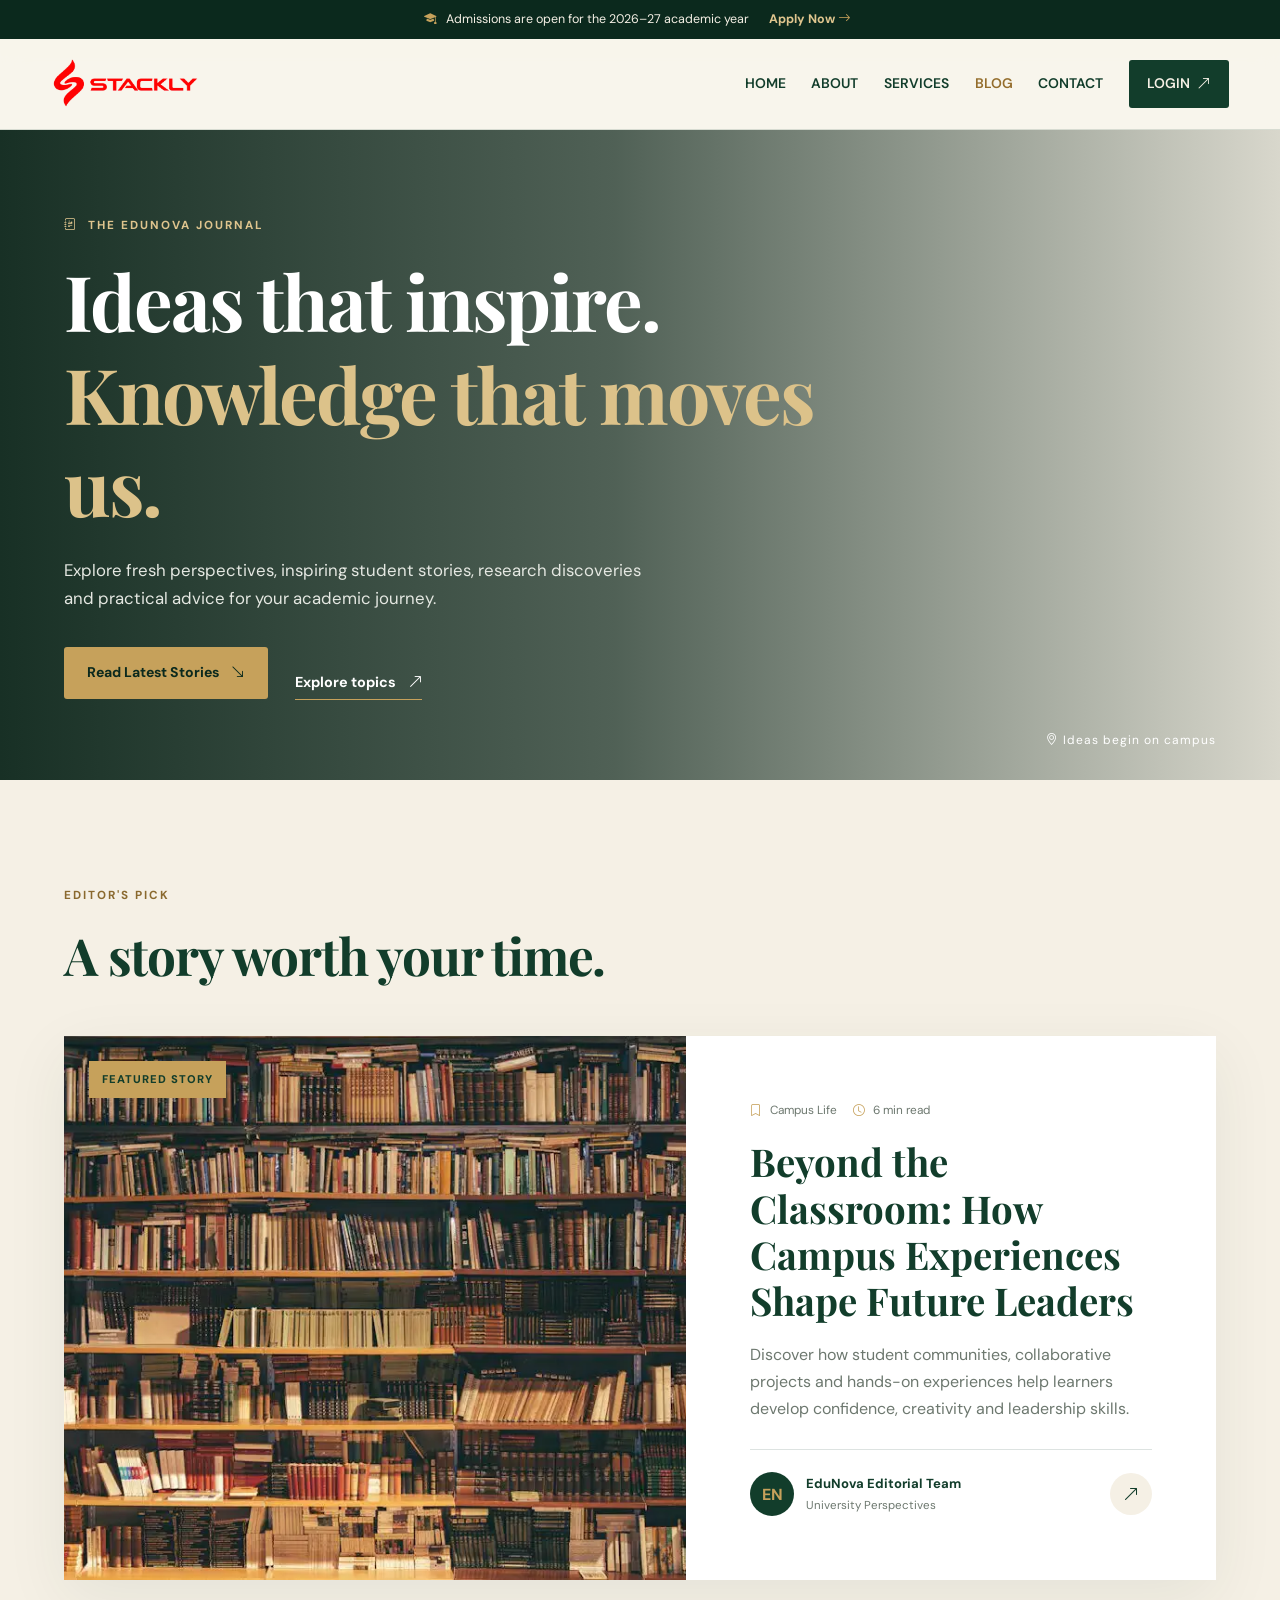
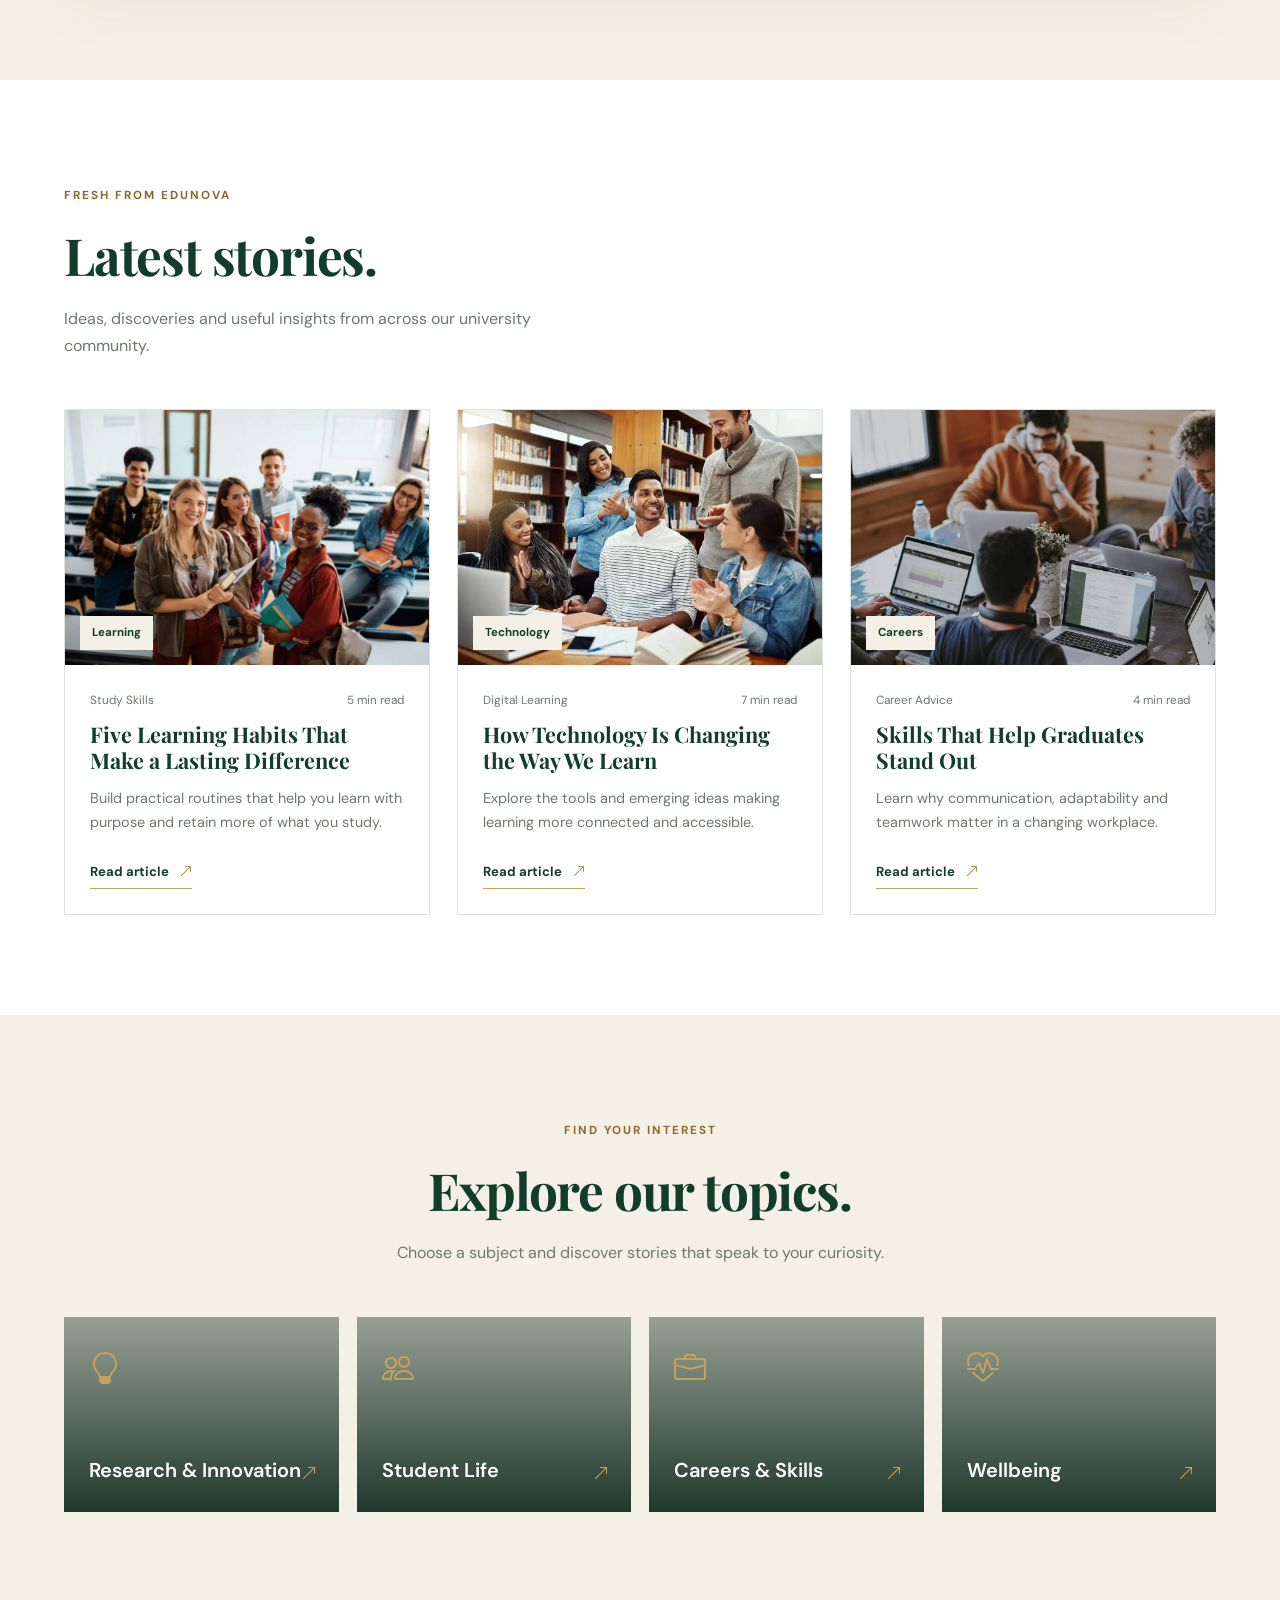
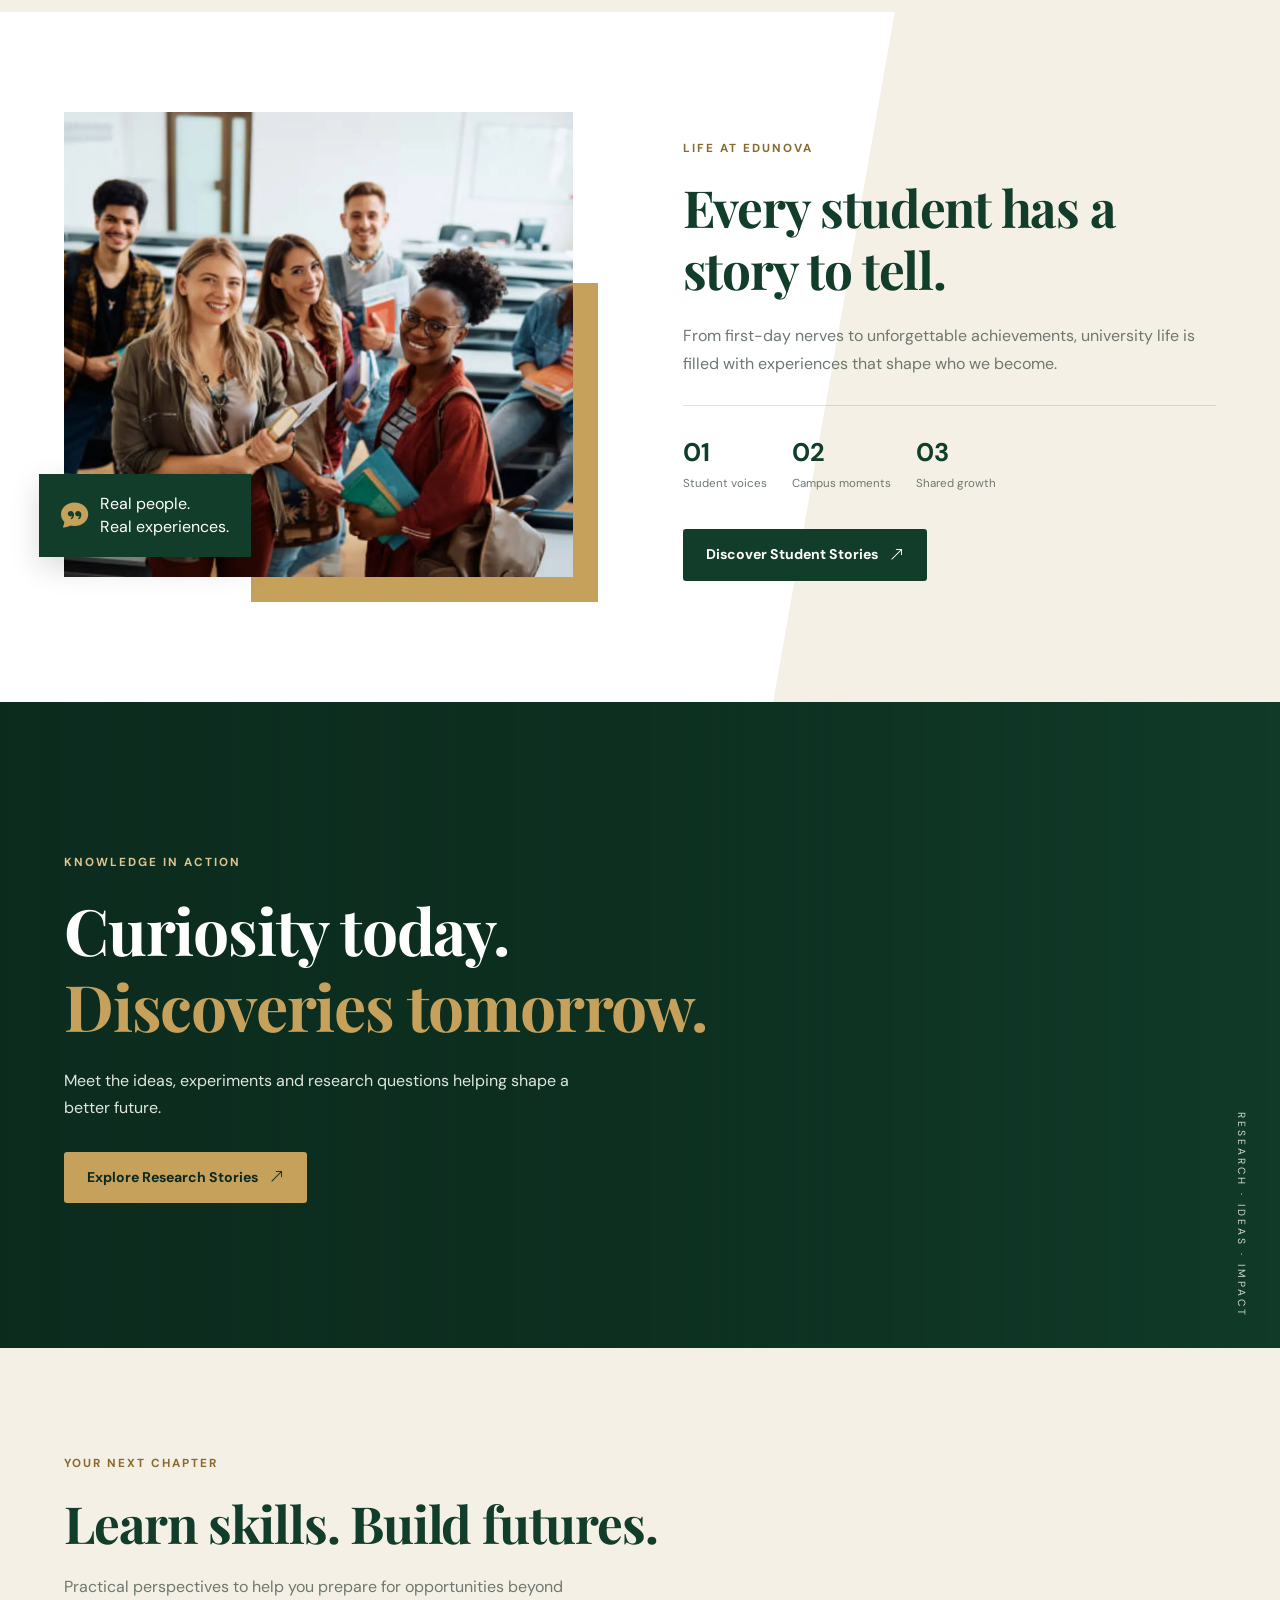
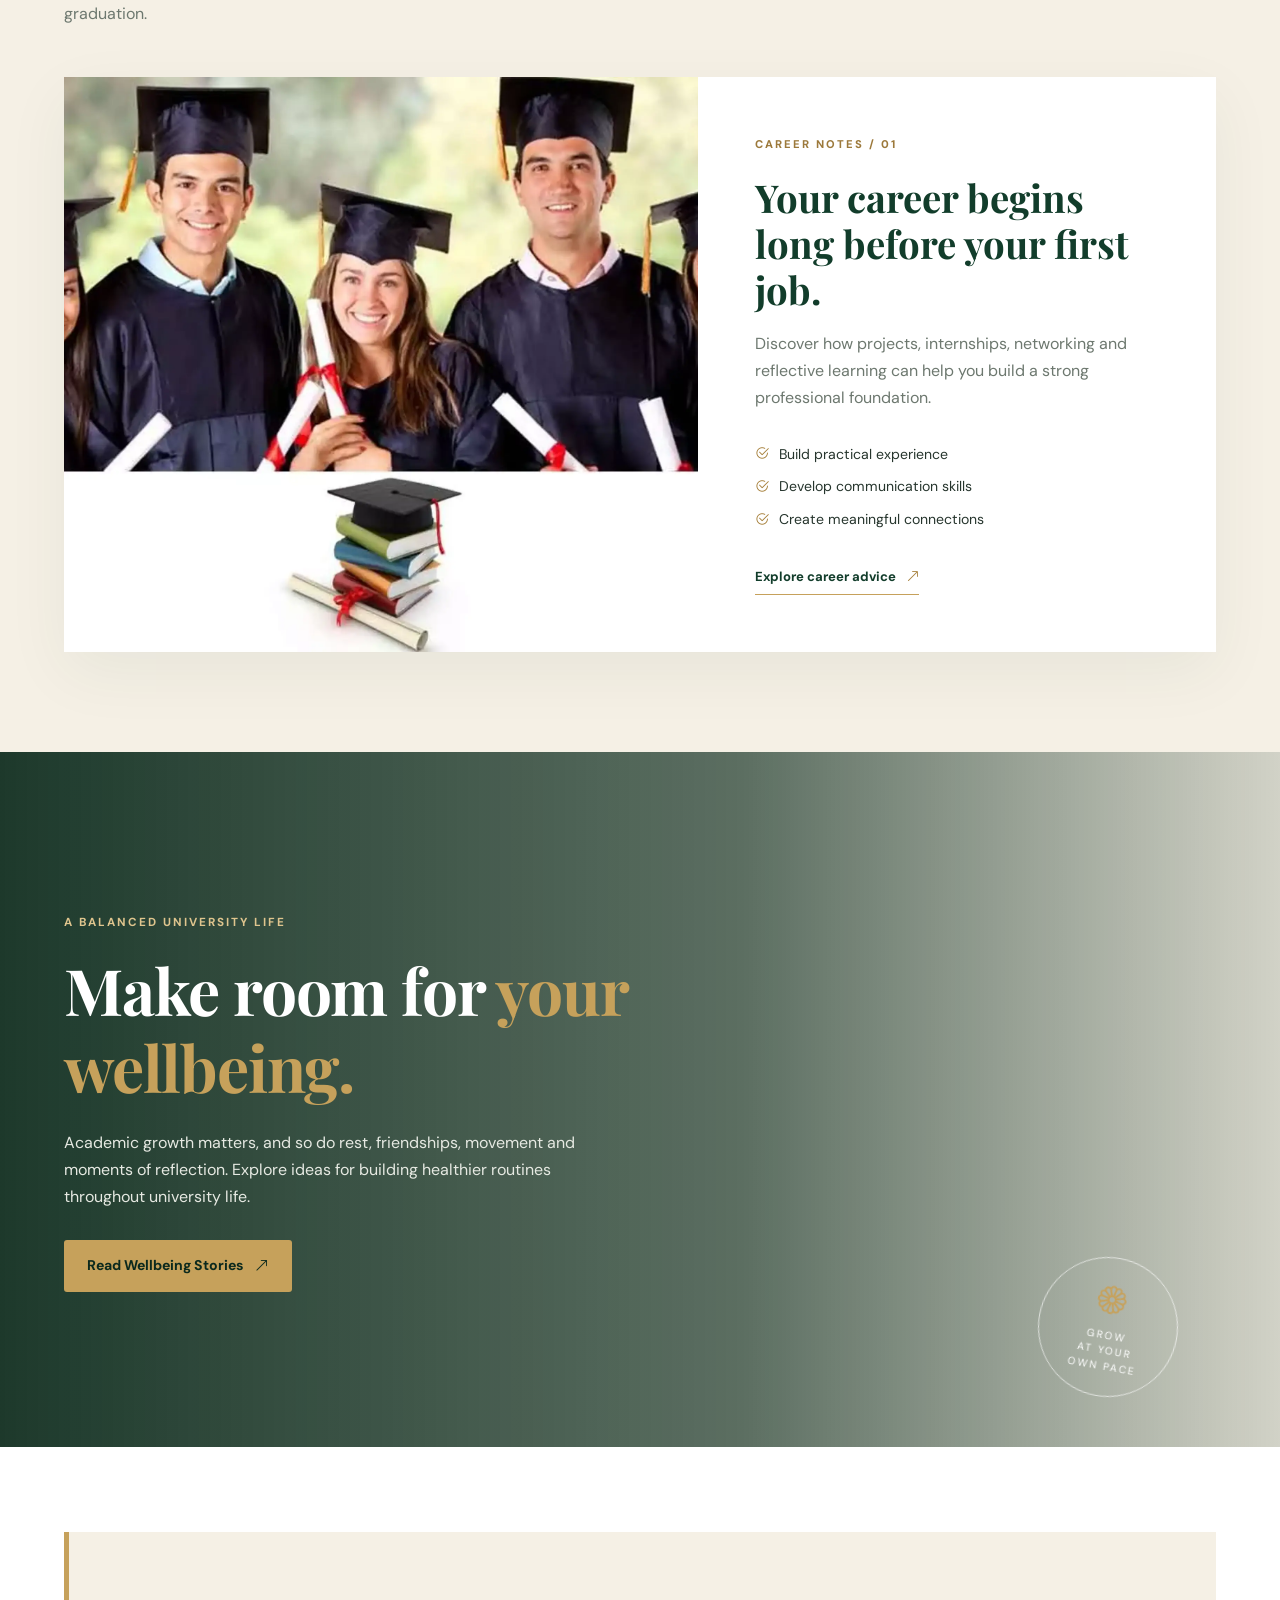
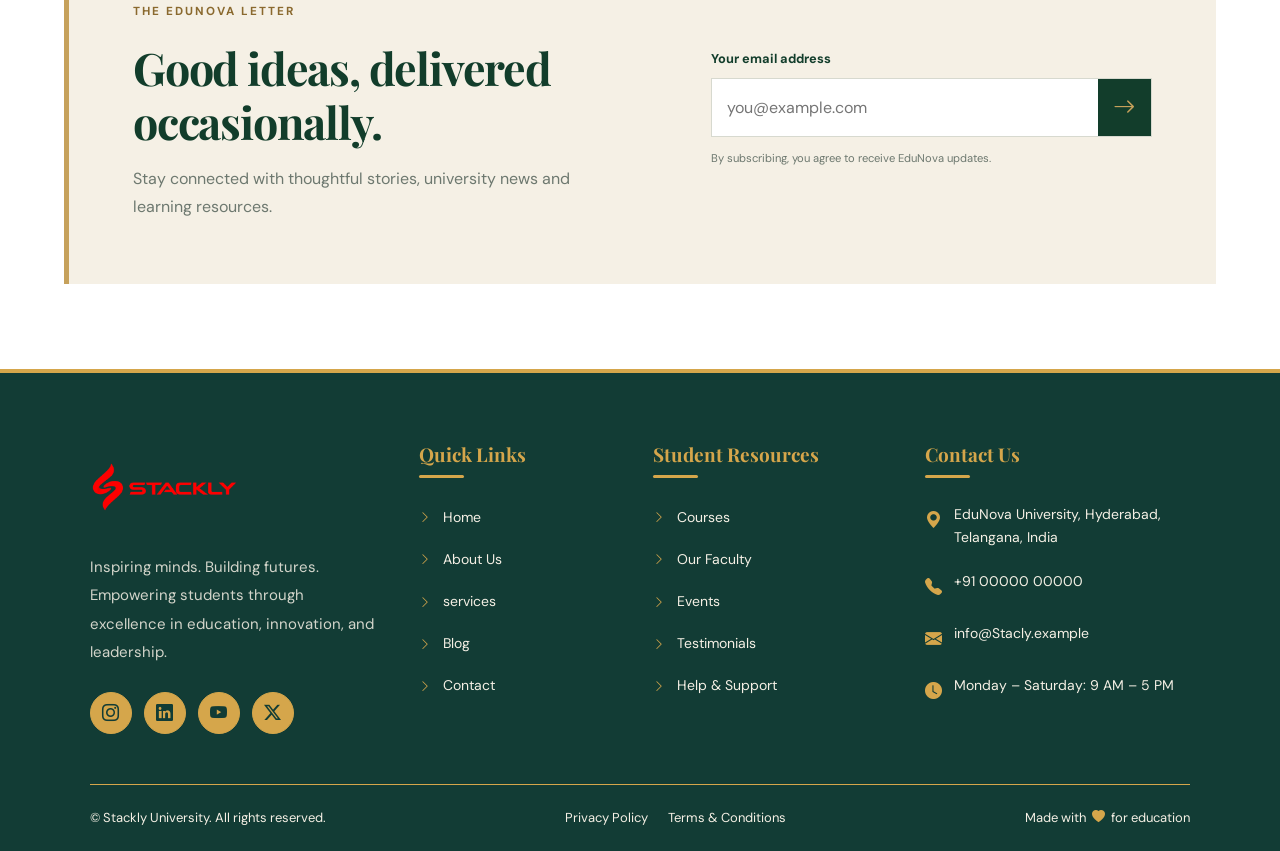
==== blog.html @ 01c02597 "Add files via upload" ====
<!DOCTYPE html>
<html lang="en">
<head>
  <meta charset="UTF-8">
  <meta name="viewport" content="width=device-width, initial-scale=1.0">
  <meta name="description" content="Discover EduNova University's story, mission, campus, faculty, and commitment to excellence.">
  <title>About Us | EduNova University</title>

  <!-- Google Fonts -->
  <link rel="preconnect" href="https://fonts.googleapis.com">
  <link rel="preconnect" href="https://fonts.gstatic.com" crossorigin>
  <link href="https://fonts.googleapis.com/css2?family=DM+Sans:wght@400;500;600;700&family=Playfair+Display:wght@500;600;700&display=swap" rel="stylesheet">

  <!-- Bootstrap Icons -->
  <link rel="stylesheet" href="https://cdn.jsdelivr.net/npm/bootstrap-icons@1.11.3/font/bootstrap-icons.min.css">

  <!-- AOS Animation -->
  <link href="https://unpkg.com/aos@2.3.1/dist/aos.css" rel="stylesheet">

  <!-- About Page CSS -->
  <link rel="stylesheet" href="css/blog.css">
</head>

<body>

  <!-- ANNOUNCEMENT BAR -->
  <div class="announcement-bar">
    <p><i class="bi bi-mortarboard-fill"></i> Admissions are open for the 2026–27 academic year</p>
    <a href="index.html">Apply Now <i class="bi bi-arrow-right"></i></a>
  </div>

  <!-- HEADER -->
  <header class="site-header">
    <div class="header-container">

    <a href="index.html" class="logo" aria-label="EduNova University home">
  <img src="assets/image-1.webp" alt="EduNova University Logo" class="logo-img">
 
</a>
      <button class="menu-toggle" id="menuToggle" aria-label="Open navigation" aria-expanded="false">
        <i class="bi bi-list"></i>
      </button>

      <nav class="main-nav" id="mainNav" aria-label="Main navigation">
        <a href="index.html#home">HOME</a>
        <a href="about.html" >ABOUT</a>
        <a href="services.html">SERVICES</a>
        <a href="blog.html"class="active">BLOG</a>
        <a href="contact.html">CONTACT</a>
        <a href="login.html" class="nav-contact">LOGIN <i class="bi bi-arrow-up-right"></i></a>
      </nav>

    </div>
  </header>

  <main>

    <!-- SECTION 2: BLOG HERO -->
    <section class="blog-hero">
      <div class="hero-overlay"></div>
      <div class="container hero-content" data-aos="fade-up">
        <span class="eyebrow light-eyebrow"><i class="bi bi-journal-richtext"></i> THE EDUNOVA JOURNAL</span>
        <h1>Ideas that inspire.<br><span>Knowledge that moves us.</span></h1>
        <p>Explore fresh perspectives, inspiring student stories, research discoveries and practical advice for your academic journey.</p>
        <div class="hero-actions">
          <a href="404.html" class="btn btn-gold">Read Latest Stories <i class="bi bi-arrow-down-right"></i></a>
          <a href="404.html" class="text-link light-link">Explore topics <i class="bi bi-arrow-up-right"></i></a>
        </div>
      </div>
      <div class="hero-caption"><i class="bi bi-geo-alt"></i> Ideas begin on campus</div>
    </section>

    <!-- SECTION 3: FEATURED ARTICLE -->
    <section class="featured-section section-padding" id="featured">
      <div class="container">
        <div class="section-heading" data-aos="fade-up">
          <span class="eyebrow">EDITOR'S PICK</span>
          <h2>A story worth <span>your time.</span></h2>
        </div>

        <article class="featured-card" data-aos="fade-up">
          <div class="featured-image">
            <img src="assets/image-19.webp" alt="University students collaborating on a project" loading="lazy">
            <span class="image-label">FEATURED STORY</span>
          </div>

          <div class="featured-content">
            <div class="article-meta">
              <span><i class="bi bi-bookmark"></i> Campus Life</span>
              <span><i class="bi bi-clock"></i> 6 min read</span>
            </div>
            <h3>Beyond the Classroom: How Campus Experiences Shape Future Leaders</h3>
            <p>Discover how student communities, collaborative projects and hands-on experiences help learners develop confidence, creativity and leadership skills.</p>
            <div class="author-row">
              <div class="author-avatar">EN</div>
              <div><strong>EduNova Editorial Team</strong><small>University Perspectives</small></div>
              <a href="404.html" class="round-arrow" aria-label="Explore more articles"><i class="bi bi-arrow-up-right"></i></a>
            </div>
          </div>
        </article>
      </div>
    </section>

    <!-- SECTION 4: LATEST ARTICLES -->
    <section class="latest-section section-padding" id="latest">
      <div class="container">
        <div class="section-heading split-heading" data-aos="fade-up">
          <div>
            <span class="eyebrow">FRESH FROM EDUNOVA</span>
            <h2>Latest <span>stories.</span></h2>
          </div>
          <p>Ideas, discoveries and useful insights from across our university community.</p>
        </div>

        <div class="article-grid">

          <article class="article-card" data-aos="fade-up">
            <a href="404.html" class="article-image">
              <img src="assets/image-23.webp" alt="Notebook and pen on a desk" loading="lazy">
              <span class="category-tag">Learning</span>
            </a>
            <div class="article-body">
              <div class="article-meta"><span>Study Skills</span><span>5 min read</span></div>
              <h3><a href="404.html">Five Learning Habits That Make a Lasting Difference</a></h3>
              <p>Build practical routines that help you learn with purpose and retain more of what you study.</p>
              <a href="404.html" class="read-link">Read article <i class="bi bi-arrow-up-right"></i></a>
            </div>
          </article>

          <article class="article-card" data-aos="fade-up" data-aos-delay="100">
            <a href="404.html" class="article-image">
              <img src="assets/image-22.webp" alt="Student working with a laptop" loading="lazy">
              <span class="category-tag">Technology</span>
            </a>
            <div class="article-body">
              <div class="article-meta"><span>Digital Learning</span><span>7 min read</span></div>
              <h3><a href="404.html">How Technology Is Changing the Way We Learn</a></h3>
              <p>Explore the tools and emerging ideas making learning more connected and accessible.</p>
              <a href="404.html" class="read-link">Read article <i class="bi bi-arrow-up-right"></i></a>
            </div>
          </article>

          <article class="article-card" data-aos="fade-up" data-aos-delay="200">
            <a href="404.html" class="article-image">
              <img src="assets/image-13.webp" alt="Students collaborating in a group" loading="lazy">
              <span class="category-tag">Careers</span>
            </a>
            <div class="article-body">
              <div class="article-meta"><span>Career Advice</span><span>4 min read</span></div>
              <h3><a href="404.html">Skills That Help Graduates Stand Out</a></h3>
              <p>Learn why communication, adaptability and teamwork matter in a changing workplace.</p>
              <a href="404.html" class="read-link">Read article <i class="bi bi-arrow-up-right"></i></a>
            </div>
          </article>

        </div>
      </div>
    </section>

    <!-- SECTION 5: CATEGORY EXPLORER -->
    <section class="categories-section section-padding" id="categories">
      <div class="container">
        <div class="section-heading centered-heading" data-aos="fade-up">
          <span class="eyebrow">FIND YOUR INTEREST</span>
          <h2>Explore our <span>topics.</span></h2>
          <p>Choose a subject and discover stories that speak to your curiosity.</p>
        </div>

        <div class="category-grid">
          <a href="404.html" class="category-card category-one" data-aos="zoom-in">
            <i class="bi bi-lightbulb"></i><span>Research & Innovation</span><i class="bi bi-arrow-up-right category-arrow"></i>
          </a>
          <a href="404.html" class="category-card category-two" data-aos="zoom-in" data-aos-delay="70">
            <i class="bi bi-people"></i><span>Student Life</span><i class="bi bi-arrow-up-right category-arrow"></i>
          </a>
          <a href="404.html" class="category-card category-three" data-aos="zoom-in" data-aos-delay="140">
            <i class="bi bi-briefcase"></i><span>Careers & Skills</span><i class="bi bi-arrow-up-right category-arrow"></i>
          </a>
          <a href="404.html" class="category-card category-four" data-aos="zoom-in" data-aos-delay="210">
            <i class="bi bi-heart-pulse"></i><span>Wellbeing</span><i class="bi bi-arrow-up-right category-arrow"></i>
          </a>
        </div>
      </div>
    </section>

    <!-- SECTION 6: STUDENT STORIES -->
    <section class="student-section section-padding" id="student-life">
      <div class="student-bg"></div>
      <div class="container student-layout">
        <div class="student-image" data-aos="fade-right">
          <img src="assets/image-23.webp" alt="Friends enjoying time together outdoors" loading="lazy">
          <div class="floating-note"><i class="bi bi-chat-quote-fill"></i><span>Real people.<br>Real experiences.</span></div>
        </div>
        <div class="student-content" data-aos="fade-left">
          <span class="eyebrow">LIFE AT EDUNOVA</span>
          <h2>Every student has a <span>story to tell.</span></h2>
          <p>From first-day nerves to unforgettable achievements, university life is filled with experiences that shape who we become.</p>
          <div class="story-stat-row">
            <div><strong>01</strong><span>Student voices</span></div>
            <div><strong>02</strong><span>Campus moments</span></div>
            <div><strong>03</strong><span>Shared growth</span></div>
          </div>
          <a href="404.html" class="btn btn-green">Discover Student Stories <i class="bi bi-arrow-up-right"></i></a>
        </div>
      </div>
    </section>

    <!-- SECTION 7: RESEARCH & INNOVATION -->
    <section class="research-section section-padding" id="research">
      <div class="research-bg"></div>
      <div class="container research-content" data-aos="fade-up">
        <span class="eyebrow light-eyebrow">KNOWLEDGE IN ACTION</span>
        <h2>Curiosity today.<br><span>Discoveries tomorrow.</span></h2>
        <p>Meet the ideas, experiments and research questions helping shape a better future.</p>
        <a href="404.html" class="btn btn-gold">Explore Research Stories <i class="bi bi-arrow-up-right"></i></a>
      </div>
      <div class="research-side-label">RESEARCH · IDEAS · IMPACT</div>
    </section>

    <!-- SECTION 8: CAREER ADVICE -->
    <section class="career-section section-padding" id="careers">
      <div class="container">
        <div class="section-heading split-heading" data-aos="fade-up">
          <div>
            <span class="eyebrow">YOUR NEXT CHAPTER</span>
            <h2>Learn skills. <span>Build futures.</span></h2>
          </div>
          <p>Practical perspectives to help you prepare for opportunities beyond graduation.</p>
        </div>

        <div class="career-feature" data-aos="fade-up">
          <div class="career-photo">
            <img src="assets/image-20.webp" alt="Professionals collaborating around a table" loading="lazy">
          </div>
          <div class="career-panel">
            <span class="number-label">CAREER NOTES / 01</span>
            <h3>Your career begins long before your first job.</h3>
            <p>Discover how projects, internships, networking and reflective learning can help you build a strong professional foundation.</p>
            <ul>
              <li><i class="bi bi-check2-circle"></i> Build practical experience</li>
              <li><i class="bi bi-check2-circle"></i> Develop communication skills</li>
              <li><i class="bi bi-check2-circle"></i> Create meaningful connections</li>
            </ul>
            <a href="404.html" class="read-link">Explore career advice <i class="bi bi-arrow-up-right"></i></a>
          </div>
        </div>
      </div>
    </section>

    <!-- SECTION 9: WELLBEING & CAMPUS LIFE -->
    <section class="wellbeing-section section-padding" id="wellbeing">
      <div class="wellbeing-overlay"></div>
      <div class="container wellbeing-content" data-aos="fade-up">
        <span class="eyebrow light-eyebrow">A BALANCED UNIVERSITY LIFE</span>
        <h2>Make room for <span>your wellbeing.</span></h2>
        <p>Academic growth matters, and so do rest, friendships, movement and moments of reflection. Explore ideas for building healthier routines throughout university life.</p>
        <a href="404.html" class="btn btn-gold">Read Wellbeing Stories <i class="bi bi-arrow-up-right"></i></a>
      </div>
      <div class="wellbeing-stamp"><i class="bi bi-flower1"></i><span>GROW<br>AT YOUR<br>OWN PACE</span></div>
    </section>

    <!-- SECTION 10: NEWSLETTER + FOOTER -->
    <section class="newsletter-section" id="contact">
      <div class="container newsletter-card" data-aos="fade-up">
        <div class="newsletter-copy">
          <span class="eyebrow">THE EDUNOVA LETTER</span>
          <h2>Good ideas, delivered <span>occasionally.</span></h2>
          <p>Stay connected with thoughtful stories, university news and learning resources.</p>
        </div>

        <form class="newsletter-form" id="newsletterForm">
          <label for="emailAddress">Your email address</label>
          <div class="email-field">
            <input type="email" id="emailAddress" placeholder="you@example.com" required>
            <button type="submit" aria-label="Subscribe to newsletter"><i class="bi bi-arrow-right"></i></button>
          </div>
          <small id="formMessage">By subscribing, you agree to receive EduNova updates.</small>
        </form>
      </div>
    </section>

  </main>

<!-- FOOTER -->
<footer class="footer" id="contact">
  <div class="footer-container">

    <!-- University Info -->
    <div class="footer-about">
    <a href="index.html" class="logo" aria-label="EduNova University home">
  <img src="assets/image-1.webp" alt="EduNova University Logo" class="logo-img">
 
</a>
      <p>
        Inspiring minds. Building futures. Empowering students
        through excellence in education, innovation, and leadership.
      </p>

      <div class="social-links">
       
        <a href="404.html" aria-label="Instagram">
          <i class="bi bi-instagram"></i>
        </a>
        <a href="404.html" aria-label="LinkedIn">
          <i class="bi bi-linkedin"></i>
        </a>
        <a href="404.html" aria-label="YouTube">
          <i class="bi bi-youtube"></i>
        </a>
        <a href="404.html" aria-label="Twitter">
          <i class="bi bi-twitter-x"></i>
        </a>
      </div>
    </div>

    <!-- Quick Links -->
    <div class="footer-column">
      <h3>Quick Links</h3>
      <ul>
        <li><a href="index.html"><i class="bi bi-chevron-right"></i> Home</a></li>
        <li><a href="about.html"><i class="bi bi-chevron-right"></i> About Us</a></li>
        <li><a href="services.html"><i class="bi bi-chevron-right"></i> services</a></li>
        <li><a href="blog.html"><i class="bi bi-chevron-right"></i> Blog</a></li>
        <li><a href="contact.html"><i class="bi bi-chevron-right"></i> Contact</a></li>
      </ul>
    </div>

    <!-- Student Resources -->
    <div class="footer-column">
      <h3>Student Resources</h3>
      <ul>
        <li><a href="404.html"><i class="bi bi-chevron-right"></i> Courses</a></li>
        <li><a href="404.html"><i class="bi bi-chevron-right"></i> Our Faculty</a></li>
        <li><a href="404.html"><i class="bi bi-chevron-right"></i> Events</a></li>
        <li><a href="404.html"><i class="bi bi-chevron-right"></i> Testimonials</a></li>
        <li><a href="404.html"><i class="bi bi-chevron-right"></i> Help & Support</a></li>
      </ul>
    </div>

    <!-- Contact Information -->
    <div class="footer-column footer-contact">
      <h3>Contact Us</h3>

      <p>
        <i class="bi bi-geo-alt-fill"></i>
        <span>EduNova University, Hyderabad, Telangana, India</span>
      </p>

      <p>
        <i class="bi bi-telephone-fill"></i>
        <a href="tel:+910000000000">+91 00000 00000</a>
      </p>

      <p>
        <i class="bi bi-envelope-fill"></i>
        <a href="mailto:info@edunova.example">info@Stacly.example</a>
      </p>

      <p>
        <i class="bi bi-clock-fill"></i>
        <span>Monday – Saturday: 9 AM – 5 PM</span>
      </p>
    </div>

  </div>

  <!-- Footer Bottom -->
  <div class="footer-bottom">
    <p class="copyright">
      © <span id="year"></span> Stackly University.
      All rights reserved.
    </p>

    <div class="footer-bottom-links">
      <a href="404.html">Privacy Policy</a>
      <a href="404.html">Terms & Conditions</a>
    </div>

    <p class="footer-made">
      Made with <i class="bi bi-heart-fill"></i> for education
    </p>
  </div>
</footer>

<!-- BACK TO TOP -->
<button id="backToTop" aria-label="Back to top">
  <i class="bi bi-arrow-up"></i>
</button>

  <!-- AOS -->
  <script src="https://unpkg.com/aos@2.3.4/dist/aos.js"></script>
  <script src="js/blog.js"></script>
</body>
</html>
---- css/blog.css ----
/* =====================================================
   EDUNOVA UNIVERSITY — COMPLETE RESPONSIVE ABOUT CSS
   Theme: Forest Green | Luxury Gold | Warm Cream
   Layout: Desktop | Tablet | Mobile
===================================================== */

/* 01. COLOR VARIABLES */

:root {
  --green: #123D2B;
  --green-dark: #0B291D;
  --green-soft: #1C513A;
  --gold: #C6A15B;
  --gold-light: #DFC58E;
  --cream: #F8F5EC;
  --white: #FFFFFF;
  --text: #26352D;
  --muted: #6D786F;
  --line: rgba(18, 61, 43, 0.14);
  --border: rgba(18, 61, 43, 0.14);
  --shadow: 0 18px 50px rgba(11, 41, 29, 0.12);
  --shadow-hover: 0 25px 55px rgba(11, 41, 29, 0.18);
  --primary: #123D2B;
  --secondary: #C6A15B;
  --serif: "Playfair Display", Georgia, serif;
  --sans: "DM Sans", Arial, sans-serif;
  --transition: 0.3s ease;
}

/* 02. RESET & GLOBAL */

* {
  margin: 0;
  padding: 0;
  box-sizing: border-box;
}

html {
  scroll-behavior: smooth;
  scroll-padding-top: 95px;
}

body {
  font-family: var(--sans);
  background: var(--cream);
  color: var(--text);
  line-height: 1.7;
  overflow-x: hidden;
}

body,
button,
input,
select,
textarea,
a {
  -webkit-tap-highlight-color: transparent;
}

img {
  display: block;
  width: 100%;
  height: 100%;
  object-fit: cover;
}

a {
  color: inherit;
  text-decoration: none;
}

button,
input,
select,
textarea {
  font: inherit;
}

button {
  cursor: pointer;
}

ul {
  list-style: none;
}

.container {
  width: min(1180px, 90%);
  margin-inline: auto;
}

.section-padding,
.section {
  padding: 100px 0;
}

h1,
h2,
h3,
h4,
.logo {
  font-family: var(--serif);
  line-height: 1.2;
}

h1,
h2 {
  letter-spacing: -1.2px;
}

h2 {
  font-size: clamp(2.2rem, 4vw, 3.5rem);
  color: var(--green);
}

h1 em,
h2 em {
  color: var(--gold);
  font-weight: 500;
}

p {
  color: var(--muted);
}

.gold-text {
  color: var(--gold);
}

::selection {
  background: var(--gold);
  color: var(--green-dark);
}

:focus-visible {
  outline: 2px solid var(--gold);
  outline-offset: 4px;
}

/* 03. ANNOUNCEMENT BAR */

.announcement-bar {
  min-height: 39px;
  padding: 7px 5%;
  display: flex;
  align-items: center;
  justify-content: center;
  gap: 20px;
  background: var(--green-dark);
  color: var(--cream);
  font-size: 0.78rem;
  text-align: center;
}

.announcement-bar p {
  color: var(--cream);
}

.announcement-bar i {
  color: var(--gold);
  margin-right: 7px;
}

.announcement-bar a {
  color: var(--gold-light);
  font-weight: 700;
  white-space: nowrap;
}

/* 04. HEADER & NAVIGATION */

.site-header {
  position: sticky;
  top: 0;
  z-index: 1000;
  background: rgba(248, 245, 236, 0.97);
  border-bottom: 1px solid var(--border);
  backdrop-filter: blur(14px);
  -webkit-backdrop-filter: blur(14px);
}

.header-container {
  width: min(1280px, 92%);
  min-height: 83px;
  margin: auto;
  display: flex;
  align-items: center;
  justify-content: space-between;
  gap: 25px;
}

.logo {
  display: inline-flex;
  align-items: center;
  gap: 10px;
  text-decoration: none;
  font-size: 50px;
  font-weight: 700;
  color: var(--green);
}

.logo-img {
  width: 150px;
  height: 90px;
  object-fit: contain;
  display: block;
}


.brand-mark {
  width: 44px;
  height: 44px;
  display: grid;
  place-items: center;
  border: 1px solid var(--gold);
  border-radius: 50%;
}

.main-nav {
  display: flex;
  align-items: center;
  gap: clamp(14px, 2vw, 28px);
}

.main-nav > a {
  position: relative;
  padding: 8px 0;
  color: var(--green);
  font-size: 0.87rem;
  font-weight: 600;
  transition: color var(--transition);
}

.main-nav > a:not(.nav-contact):not(.nav-cta)::after {
  content: "";
  position: absolute;
  left: 0;
  bottom: 0;
  width: 0;
  height: 2px;
  background: var(--gold);
  transition: width var(--transition);
}

.main-nav > a:hover,
.main-nav > a.active {
  color: #946D2C;
}

.main-nav > a:hover::after,
.main-nav > a.active::after {
  width: 100%;
}

.main-nav .nav-contact,
.main-nav .nav-cta {
  padding: 12px 18px;
  display: inline-flex;
  align-items: center;
  gap: 7px;
  background: var(--green);
  color: var(--cream);
  border-radius: 3px;
  transition: background var(--transition);
}

.main-nav .nav-contact:hover,
.main-nav .nav-cta:hover {
  background: var(--green-soft);
  color: var(--white);
}

.menu-toggle {
  display: none;
  border: 0;
  background: transparent;
  color: var(--green);
  font-size: 2rem;
  cursor: pointer;
}

.menu-toggle span {
  display: block;
  width: 24px;
  height: 2px;
  background: var(--green);
  transition: transform var(--transition), opacity var(--transition);
}

/* 05. COMMON COMPONENTS */

.eyebrow {
  display: inline-flex;
  align-items: center;
  gap: 10px;
  margin-bottom: 19px;
  color: #8A692E;
  font-size: 0.73rem;
  font-weight: 700;
  letter-spacing: 2px;
  text-transform: uppercase;
}

.eyebrow span {
  width: 24px;
  height: 2px;
  background: var(--gold);
}

.light-eyebrow {
  color: var(--gold-light);
}

.btn {
  min-height: 49px;
  padding: 13px 22px;
  display: inline-flex;
  align-items: center;
  justify-content: center;
  gap: 12px;
  border: 1px solid transparent;
  border-radius: 3px;
  font-size: 0.88rem;
  font-weight: 700;
  transition:
    background var(--transition),
    color var(--transition),
    transform var(--transition),
    box-shadow var(--transition);
}

.btn:hover {
  transform: translateY(-3px);
}

.btn-gold {
  background: var(--gold);
  color: var(--green-dark);
}

.btn-gold:hover {
  background: var(--gold-light);
  box-shadow: 0 8px 22px rgba(198, 161, 91, 0.22);
}

.btn-green {
  background: var(--green);
  color: var(--white);
}

.btn-green:hover {
  background: var(--green-soft);
}

.btn-outline-light {
  border-color: rgba(255, 255, 255, 0.55);
  color: var(--white);
}

.btn-outline-light:hover {
  background: var(--white);
  color: var(--green);
}

.text-link {
  display: inline-flex;
  align-items: center;
  gap: 12px;
  margin-top: 25px;
  padding-bottom: 5px;
  color: var(--green);
  border-bottom: 1px solid var(--gold);
  font-size: 0.9rem;
  font-weight: 700;
  transition: gap var(--transition);
}

.text-link:hover {
  gap: 18px;
}

.light-link {
  color: var(--white);
  border-color: var(--gold);
}

.section-heading {
  max-width: 650px;
  margin-bottom: 50px;
}

.section-heading > p {
  max-width: 540px;
  margin-top: 18px;
}

.centered-heading {
  margin-inline: auto;
  text-align: center;
}

.centered-heading > p {
  margin-inline: auto;
}
/* SECTION 2: Hero */

.blog-hero {
  min-height: 650px;
  position: relative;
  display: flex;
  align-items: center;
  color: var(--white);
  background:
    url("https://images.unsplash.com/photo-1507842217343-583bb7270b66?auto=format&fit=crop&w=2000&q=90")
    center 48% / cover no-repeat;
}

.hero-overlay {
  position: absolute;
  inset: 0;
  background: linear-gradient(90deg, rgba(10, 36, 25, 0.94), rgba(10, 36, 25, 0.7) 48%, rgba(10, 36, 25, 0.12));
}

.hero-content {
  position: relative;
  z-index: 1;
  padding-top: 75px;
  padding-bottom: 75px;
}

.blog-hero h1 {
  font-size: clamp(3rem, 6vw, 5.3rem);
  max-width: 850px;
  letter-spacing: -2px;
  margin-bottom: 25px;
}

.blog-hero h1 span {
  color: #DCC28A;
}

.blog-hero .hero-content > p {
  color: #E5E8E2;
  max-width: 580px;
  font-size: 1.05rem;
  margin-bottom: 32px;
}

.hero-actions {
  display: flex;
  align-items: center;
  flex-wrap: wrap;
  gap: 27px;
}

.hero-caption {
  position: absolute;
  bottom: 30px;
  right: 5%;
  z-index: 1;
  color: var(--white);
  font-size: 0.75rem;
  letter-spacing: 1px;
}

/* SECTION 3: Featured article */

.featured-section {
  background: var(--cream);
}

.featured-card {
  display: grid;
  grid-template-columns: 1.08fr 0.92fr;
  background: var(--white);
  box-shadow: 0 18px 60px rgba(18, 61, 43, 0.07);
}

.featured-image {
  min-height: 440px;
  position: relative;
  overflow: hidden;
}

.featured-image img,
.article-image img {
  transition: transform 0.7s ease;
}

.featured-card:hover .featured-image img,
.article-card:hover .article-image img {
  transform: scale(1.05);
}

.image-label {
  position: absolute;
  top: 25px;
  left: 25px;
  background: var(--gold);
  color: var(--green);
  padding: 9px 13px;
  font-size: 0.7rem;
  font-weight: 800;
  letter-spacing: 1px;
}

.featured-content {
  padding: clamp(30px, 5vw, 65px);
  display: flex;
  flex-direction: column;
  justify-content: center;
}

.article-meta {
  display: flex;
  align-items: center;
  flex-wrap: wrap;
  gap: 16px;
  color: var(--muted);
  font-size: 0.74rem;
  margin-bottom: 18px;
}

.article-meta i {
  color: var(--gold);
  margin-right: 5px;
}

.featured-content h3 {
  font-size: clamp(1.7rem, 3vw, 2.5rem);
  color: var(--green);
  margin-bottom: 18px;
}

.featured-content > p {
  margin-bottom: 27px;
}

.author-row {
  display: flex;
  align-items: center;
  gap: 12px;
  padding-top: 22px;
  border-top: 1px solid var(--border);
}

.author-avatar {
  width: 44px;
  height: 44px;
  flex-shrink: 0;
  border-radius: 50%;
  background: var(--green);
  color: var(--gold);
  display: grid;
  place-items: center;
  font-weight: 700;
}

.author-row strong,
.author-row small {
  display: block;
}

.author-row strong {
  color: var(--green);
  font-size: 0.82rem;
}

.author-row small {
  color: var(--muted);
  font-size: 0.72rem;
}

.round-arrow {
  display: grid;
  place-items: center;
  width: 42px;
  height: 42px;
  margin-left: auto;
  flex-shrink: 0;
  background: var(--cream);
  color: var(--green);
  border-radius: 50%;
  transition: 0.3s ease;
}

.round-arrow:hover {
  background: var(--green);
  color: var(--gold);
}

/* SECTION 4: Latest stories */

.latest-section {
  background: var(--white);
}

.article-grid {
  display: grid;
  grid-template-columns: repeat(3, 1fr);
  gap: 27px;
}

.article-card {
  border: 1px solid var(--border);
  background: var(--white);
  overflow: hidden;
  transition: transform 0.3s ease, box-shadow 0.3s ease;
}

.article-card:hover {
  transform: translateY(-6px);
  box-shadow: 0 18px 35px rgba(18, 61, 43, 0.09);
}

.article-image {
  display: block;
  height: 255px;
  position: relative;
  overflow: hidden;
}

.category-tag {
  position: absolute;
  bottom: 15px;
  left: 15px;
  padding: 7px 12px;
  background: var(--cream);
  color: var(--green);
  font-size: 0.72rem;
  font-weight: 700;
}

.article-body {
  padding: 25px;
}

.article-body .article-meta {
  justify-content: space-between;
  gap: 8px;
  margin-bottom: 12px;
}

.article-body h3 {
  font-size: 1.35rem;
  margin-bottom: 12px;
}

.article-body h3 a {
  color: var(--green);
  transition: color 0.3s ease;
}

.article-body h3 a:hover {
  color: #9C793B;
}

.article-body > p {
  font-size: 0.9rem;
  margin-bottom: 22px;
}

.read-link {
  display: inline-flex;
  align-items: center;
  gap: 10px;
  color: var(--green);
  font-weight: 700;
  font-size: 0.82rem;
  border-bottom: 1px solid var(--gold);
  padding-bottom: 5px;
}

.read-link i {
  color: #A47D36;
  transition: transform 0.3s ease;
}

.read-link:hover i {
  transform: translate(3px, -3px);
}

/* SECTION 5: Categories */

.categories-section {
  background: var(--cream);
}

.category-grid {
  display: grid;
  grid-template-columns: repeat(4, 1fr);
  gap: 18px;
}

.category-card {
  min-height: 195px;
  padding: 25px;
  display: flex;
  flex-direction: column;
  justify-content: space-between;
  position: relative;
  overflow: hidden;
  color: var(--white);
  background-size: cover;
  background-position: center;
  transition: transform 0.3s ease;
}

.category-card::before {
  content: "";
  position: absolute;
  inset: 0;
  background: linear-gradient(180deg, rgba(12, 40, 27, 0.4), rgba(12, 40, 27, 0.92));
  transition: background 0.3s ease;
}

.category-card > * {
  position: relative;
  z-index: 1;
}

.category-card:hover {
  transform: translateY(-6px);
}

.category-card > i:first-child {
  color: var(--gold);
  font-size: 2rem;
}

.category-card span {
  font-family: var(--heading-font);
  font-size: 1.25rem;
  font-weight: 600;
}

.category-arrow {
  position: absolute;
  right: 22px;
  bottom: 24px;
  color: var(--gold);
}

.category-one {
  background-image: url("https://images.unsplash.com/photo-1532094349884-543bc11b234d?auto=format&fit=crop&w=700&q=80");
}

.category-two {
  background-image: url("https://images.unsplash.com/photo-1529156069898-49953e39b3ac?auto=format&fit=crop&w=700&q=80");
}

.category-three {
  background-image: url("https://images.unsplash.com/photo-1521737711867-e3b97375f902?auto=format&fit=crop&w=700&q=80");
}

.category-four {
  background-image: url("https://images.unsplash.com/photo-1506126613408-eca07ce68773?auto=format&fit=crop&w=700&q=80");
}

/* SECTION 6: Student stories */

.student-section {
  position: relative;
  overflow: hidden;
  background: var(--white);
}

.student-bg {
  position: absolute;
  right: -130px;
  top: 0;
  width: 45%;
  height: 100%;
  background: var(--cream);
  transform: skewX(-10deg);
}

.student-layout {
  position: relative;
  display: grid;
  grid-template-columns: 1fr 1fr;
  align-items: center;
  gap: 85px;
}

.student-image {
  height: 490px;
  position: relative;
  padding: 0 25px 25px 0;
}

.student-image::after {
  content: "";
  position: absolute;
  bottom: 0;
  right: 0;
  width: 65%;
  height: 65%;
  background: var(--gold);
  z-index: 0;
}

.student-image img {
  position: relative;
  z-index: 1;
}

.floating-note {
  position: absolute;
  z-index: 2;
  bottom: 45px;
  left: -25px;
  background: var(--green);
  color: var(--white);
  padding: 18px 22px;
  display: flex;
  align-items: center;
  gap: 12px;
  box-shadow: 0 10px 30px rgba(0, 0, 0, 0.15);
}

.floating-note i {
  color: var(--gold);
  font-size: 1.7rem;
}

.floating-note span {
  font-family: var(--heading-font);
  font-size: 1rem;
  line-height: 1.4;
}

.student-content h2 {
  margin-bottom: 22px;
}

.student-content > p {
  margin-bottom: 28px;
}

.story-stat-row {
  display: flex;
  flex-wrap: wrap;
  gap: 25px;
  padding: 25px 0;
  margin-bottom: 10px;
  border-top: 1px solid var(--border);
}

.story-stat-row div {
  display: flex;
  flex-direction: column;
}

.story-stat-row strong {
  font-family: var(--heading-font);
  color: var(--green);
  font-size: 1.6rem;
}

.story-stat-row span {
  color: var(--muted);
  font-size: 0.72rem;
}

/* SECTION 7: Research banner */

.research-section {
  position: relative;
  min-height: 530px;
  display: flex;
  align-items: center;
  overflow: hidden;
  background: var(--green);
}

.research-bg {
  position: absolute;
  inset: 0;
  background:
    linear-gradient(90deg, rgba(11, 43, 29, 0.96), rgba(11, 43, 29, 0.78) 48%, rgba(11, 43, 29, 0.18)),
    url("https://images.unsplash.com/photo-1532094349884-543bc11b234d?auto=format&fit=crop&w=1900&q=85")
    center / cover no-repeat;
}

.research-content {
  position: relative;
  z-index: 1;
  padding-top: 45px;
  padding-bottom: 45px;
}

.research-content h2 {
  color: var(--white);
  font-size: clamp(2.8rem, 5vw, 4.5rem);
  margin-bottom: 22px;
}

.research-content h2 span {
  color: var(--gold);
}

.research-content p {
  max-width: 510px;
  color: #E0E6DF;
  margin-bottom: 30px;
}

.research-side-label {
  position: absolute;
  right: 30px;
  bottom: 30px;
  writing-mode: vertical-rl;
  color: rgba(255, 255, 255, 0.8);
  font-size: 0.65rem;
  letter-spacing: 3px;
}

/* SECTION 8: Careers */

.career-section {
  background: var(--cream);
}

.career-feature {
  display: grid;
  grid-template-columns: 1.1fr 0.9fr;
  background: var(--white);
  box-shadow: 0 20px 60px rgba(18, 61, 43, 0.06);
}

.career-photo {
  min-height: 490px;
  overflow: hidden;
}

.career-panel {
  padding: clamp(28px, 4.5vw, 60px);
  display: flex;
  flex-direction: column;
  justify-content: center;
  align-items: flex-start;
}

.number-label {
  font-size: 0.7rem;
  letter-spacing: 2px;
  color: #9C793B;
  font-weight: 800;
  margin-bottom: 20px;
}

.career-panel h3 {
  font-size: clamp(1.8rem, 3vw, 2.6rem);
  color: var(--green);
  margin-bottom: 18px;
}

.career-panel > p {
  margin-bottom: 22px;
}

.career-panel ul {
  list-style: none;
  margin-bottom: 25px;
}

.career-panel li {
  display: flex;
  gap: 10px;
  align-items: center;
  color: var(--text);
  font-size: 0.88rem;
  margin: 9px 0;
}

.career-panel li i {
  color: #A47D36;
}

/* SECTION 9: Wellbeing */

.wellbeing-section {
  position: relative;
  min-height: 570px;
  display: flex;
  align-items: center;
  background:
    url("https://images.unsplash.com/photo-1470252649378-9c29740c9fa8?auto=format&fit=crop&w=1900&q=85")
    center / cover no-repeat;
}

.wellbeing-overlay {
  position: absolute;
  inset: 0;
  background: linear-gradient(90deg, rgba(12, 43, 29, 0.93), rgba(12, 43, 29, 0.66) 58%, rgba(12, 43, 29, 0.15));
}

.wellbeing-content {
  position: relative;
  z-index: 1;
  padding-top: 55px;
  padding-bottom: 55px;
}

.wellbeing-content h2 {
  max-width: 750px;
  color: var(--white);
  margin-bottom: 23px;
  font-size: clamp(2.7rem, 5vw, 4.5rem);
}

.wellbeing-content h2 span {
  color: var(--gold);
}

.wellbeing-content p {
  color: #E6E9E2;
  max-width: 570px;
  margin-bottom: 30px;
}

.wellbeing-stamp {
  position: absolute;
  z-index: 1;
  right: 8%;
  bottom: 50px;
  width: 140px;
  height: 140px;
  display: flex;
  flex-direction: column;
  justify-content: center;
  align-items: center;
  border: 1px solid rgba(255, 255, 255, 0.65);
  border-radius: 50%;
  color: var(--white);
  text-align: center;
  font-size: 0.65rem;
  line-height: 1.5;
  letter-spacing: 2px;
  transform: rotate(10deg);
}

.wellbeing-stamp i {
  color: var(--gold);
  font-size: 1.8rem;
  margin-bottom: 5px;
}

/* SECTION 10: Newsletter */

.newsletter-section {
  padding: 85px 0;
  background: var(--white);
}

.newsletter-card {
  padding: clamp(28px, 5vw, 65px);
  display: grid;
  grid-template-columns: 1fr 0.85fr;
  gap: 60px;
  align-items: center;
  background: var(--cream);
  border-left: 5px solid var(--gold);
}

.newsletter-copy h2 {
  font-size: clamp(2rem, 3.5vw, 3rem);
  margin-bottom: 17px;
}

.newsletter-copy p {
  max-width: 450px;
}

.newsletter-form label {
  display: block;
  color: var(--green);
  font-size: 0.8rem;
  font-weight: 700;
  margin-bottom: 9px;
}

.email-field {
  display: flex;
  border: 1px solid #D7D9CF;
  background: var(--white);
}

.email-field input {
  min-width: 0;
  width: 100%;
  border: 0;
  outline: 0;
  padding: 15px;
  color: var(--green);
  background: transparent;
}

.email-field button {
  flex-shrink: 0;
  width: 53px;
  border: 0;
  background: var(--green);
  color: var(--gold);
  font-size: 1.4rem;
  cursor: pointer;
  transition: 0.3s ease;
}

.email-field button:hover {
  background: var(--green-light);
}

.newsletter-form small {
  display: block;
  color: var(--muted);
  font-size: 0.7rem;
  margin-top: 12px;
}

/* Footer */


/* ==============================
   EDUNOVA PREMIUM FOOTER
   Forest Green + Luxury Gold + Warm Cream
============================== */

:root {
  --primary: #123c35;
  --secondary: #d5a64b;
  --cream: #f5f0e5;
}

.footer {
  background: var(--primary);
  color: var(--cream);
  padding: 70px 7% 0;
  border-top: 4px solid var(--secondary);
}

.footer-container {
  max-width: 1400px;
  margin: auto;
  display: grid;
  grid-template-columns: 1.5fr 1fr 1.2fr 1.4fr;
  gap: 45px;
  padding-bottom: 50px;
}

.footer .logo {
  display: inline-flex;
  align-items: center;
  gap: 10px;
  color: var(--cream);
  font-size: 30px;
  font-weight: 800;
  text-decoration: none;
  margin-bottom: 20px;
}

.footer .logo i {
  color: var(--secondary);
  font-size: 36px;
}

.gold-text {
  color: var(--secondary);
}

.footer-about > p {
  color: var(--cream);
  opacity: 0.85;
  font-size: 15px;
  line-height: 1.9;
  margin-bottom: 25px;
}

.footer-column h3 {
  color: var(--secondary);
  font-size: 19px;
  margin-bottom: 25px;
  font-weight: 700;
  position: relative;
  padding-bottom: 12px;
}

.footer-column h3::after {
  content: "";
  position: absolute;
  left: 0;
  bottom: 0;
  width: 45px;
  height: 3px;
  background: var(--secondary);
  border-radius: 5px;
}

.footer-column ul {
  list-style: none;
  padding: 0;
  margin: 0;
}

.footer-column ul li {
  margin-bottom: 15px;
}

.footer-column a {
  color: var(--cream);
  text-decoration: none;
  font-size: 14px;
  transition: color 0.3s ease, padding-left 0.3s ease;
}

.footer-column ul a i {
  color: var(--secondary);
  margin-right: 8px;
  font-size: 12px;
}

.footer-column ul a:hover {
  color: var(--secondary);
  padding-left: 6px;
}

.social-links {
  display: flex;
  flex-wrap: wrap;
  gap: 12px;
}

.social-links a {
  width: 42px;
  height: 42px;
  display: flex;
  justify-content: center;
  align-items: center;
  color: var(--primary);
  background: var(--secondary);
  border: 1px solid var(--secondary);
  border-radius: 50%;
  font-size: 17px;
  text-decoration: none;
  transition: 0.3s ease;
}

.social-links a:hover {
  background: var(--cream);
  border-color: var(--cream);
  color: var(--primary);
  transform: translateY(-5px);
}

.footer-contact p {
  display: flex;
  align-items: flex-start;
  gap: 12px;
  margin: 0 0 20px;
  color: var(--cream);
  font-size: 14px;
  line-height: 1.7;
  overflow-wrap: anywhere;
}

.footer-contact p > i {
  color: var(--secondary);
  font-size: 17px;
  margin-top: 3px;
}

.footer-contact a {
  color: var(--cream);
  overflow-wrap: anywhere;
}

.footer-contact a:hover {
  color: var(--secondary);
}

.footer-bottom {
  max-width: 1400px;
  margin: auto;
  border-top: 1px solid var(--secondary);
  padding: 22px 0;
  display: flex;
  justify-content: space-between;
  align-items: center;
  flex-wrap: wrap;
  gap: 18px;
}

.copyright,
.footer-made {
  margin: 0;
  color: var(--cream);
  font-size: 13px;
  line-height: 1.7;
}

.footer-bottom-links {
  display: flex;
  flex-wrap: wrap;
  gap: 20px;
}

.footer-bottom-links a {
  color: var(--cream);
  text-decoration: none;
  font-size: 13px;
  transition: color 0.3s ease;
}

.footer-bottom-links a:hover {
  color: var(--secondary);
}

.footer-made i {
  color: var(--secondary);
  margin: 0 3px;
}

/* BACK TO TOP BUTTON */

#backToTop {
  position: fixed;
  right: 25px;
  bottom: 25px;
  width: 48px;
  height: 48px;
  border: 2px solid var(--secondary);
  border-radius: 50%;
  background: var(--primary);
  color: var(--secondary);
  font-size: 20px;
  cursor: pointer;
  z-index: 999;
  opacity: 0;
  visibility: hidden;
  transform: translateY(12px);
  transition: 0.3s ease;
}

#backToTop.show {
  opacity: 1;
  visibility: visible;
  transform: translateY(0);
}

#backToTop:hover {
  background: var(--secondary);
  color: var(--primary);
}

/* TABLET */

@media (max-width: 1024px) {
  .footer-container {
    grid-template-columns: repeat(2, minmax(0, 1fr));
    gap: 40px;
  }
}

/* MOBILE */

@media (max-width: 600px) {
  .footer {
    padding: 50px 6% 0;
  }

  .footer-container {
    grid-template-columns: 1fr;
    gap: 35px;
    padding-bottom: 35px;
  }

  .footer .logo {
    font-size: 27px;
  }

  .footer-column h3 {
    margin-bottom: 20px;
  }

  .footer-bottom {
    flex-direction: column;
    align-items: flex-start;
    gap: 14px;
  }

  .footer-bottom-links {
    gap: 14px;
  }

  #backToTop {
    right: 15px;
    bottom: 15px;
  }
}



@media (max-width: 800px) {
  .section-padding {
    padding: 75px 0;
  }

  .menu-toggle {
    display: grid;
    place-items: center;
  }

  .main-nav {
    display: none;
    position: absolute;
    top: 100%;
    left: 0;
    right: 0;
       height: 750px;
    padding: 20px 5% 25px;
    background: var(--cream);
    border-top: 1px solid var(--border);
    box-shadow: 0 15px 25px rgba(18, 61, 43, 0.08);
    align-items: stretch;
    flex-direction: column;
    gap: 10px;
  }

  .main-nav.open {
    display: flex;
  }

  .main-nav > a:not(.nav-cta) {
    padding: 10px 0;
  }

  .main-nav .nav-cta {
    text-align: center;
    margin-top: 5px;
  }

  .featured-card,
  .career-feature {
    grid-template-columns: 1fr;
  }

  .featured-image,
  .career-photo {
    min-height: 350px;
  }

  .article-grid {
    grid-template-columns: repeat(2, 1fr);
  }

  .article-card:last-child {
    grid-column: 1 / -1;
    max-width: calc(50% - 14px);
  }

  .category-grid {
    grid-template-columns: repeat(2, 1fr);
  }

  .student-layout {
    grid-template-columns: 1fr;
    gap: 45px;
  }

  .student-image {
    height: 430px;
    max-width: 600px;
  }

  .student-bg {
    display: none;
  }

  .newsletter-card {
    grid-template-columns: 1fr;
    gap: 30px;
  }

  .wellbeing-stamp {
    right: 5%;
    bottom: 25px;
    width: 105px;
    height: 105px;
  }

  .footer-grid {
    grid-template-columns: repeat(2, 1fr);
    gap: 38px;
  }

  .footer-contact {
    grid-column: auto;
  }
}

@media (max-width: 520px) {
  .announcement-bar {
    flex-direction: column;
    gap: 2px;
    text-align: center;
    padding: 9px 5%;
  }

  .nav-container {
    min-height: 73px;
  }

  .brand-text {
    font-size: 1.35rem;
  }

  .blog-hero {
    min-height: 600px;
    background-position: 58% center;
  }

  .blog-hero h1 {
    font-size: clamp(2.65rem, 11vw, 3.5rem);
    letter-spacing: -1.5px;
  }

  .blog-hero .hero-content > p {
    font-size: 0.95rem;
  }

  .hero-actions {
    align-items: flex-start;
    flex-direction: column;
    gap: 20px;
  }

  .hero-caption {
    font-size: 0.65rem;
  }

  .split-heading {
    display: block;
  }

  .split-heading > p {
    margin-top: 15px;
  }

  .featured-image {
    min-height: 260px;
  }

  .featured-content {
    padding: 27px 22px;
  }

  .article-grid {
    grid-template-columns: 1fr;
  }

  .article-card:last-child {
    grid-column: auto;
    max-width: none;
  }

  .article-image {
    height: 245px;
  }

  .category-grid {
    gap: 12px;
  }

  .category-card {
    min-height: 165px;
    padding: 16px;
  }

  .category-card span {
    max-width: 130px;
    font-size: 1.05rem;
  }

  .student-image {
    height: 320px;
    padding-right: 14px;
    padding-bottom: 14px;
  }

  .floating-note {
    left: -5px;
    bottom: 25px;
    padding: 12px 15px;
  }

  .story-stat-row {
    gap: 18px;
  }

  .research-section {
    min-height: 480px;
  }

  .research-side-label {
    right: 12px;
    bottom: 15px;
    font-size: 0.55rem;
  }

  .career-photo {
    min-height: 275px;
  }

  .career-panel {
    padding: 27px 22px;
  }

  .wellbeing-section {
    min-height: 530px;
    background-position: 60% center;
  }

  .wellbeing-content h2 {
    font-size: 2.7rem;
  }

  .wellbeing-stamp {
    display: none;
  }

  .newsletter-section {
    padding: 55px 0;
  }

  .newsletter-card {
    padding: 28px 20px;
  }

  .footer-grid {
    grid-template-columns: 1fr 1fr;
    gap: 35px 20px;
  }

  .footer-brand {
    grid-column: 1 / -1;
  }

  .footer-contact {
    grid-column: 1 / -1;
  }

  .footer-bottom {
    padding: 20px 0;
    flex-wrap: wrap;
  }

  .footer-bottom > p {
    width: calc(100% - 55px);
  }

  .footer-bottom > div {
    order: 3;
  }
}

@media (prefers-reduced-motion: reduce) {
  *,
  *::before,
  *::after {
    scroll-behavior: auto !important;
    animation-duration: 0.01ms !important;
    transition-duration: 0.01ms !important;
  }
}
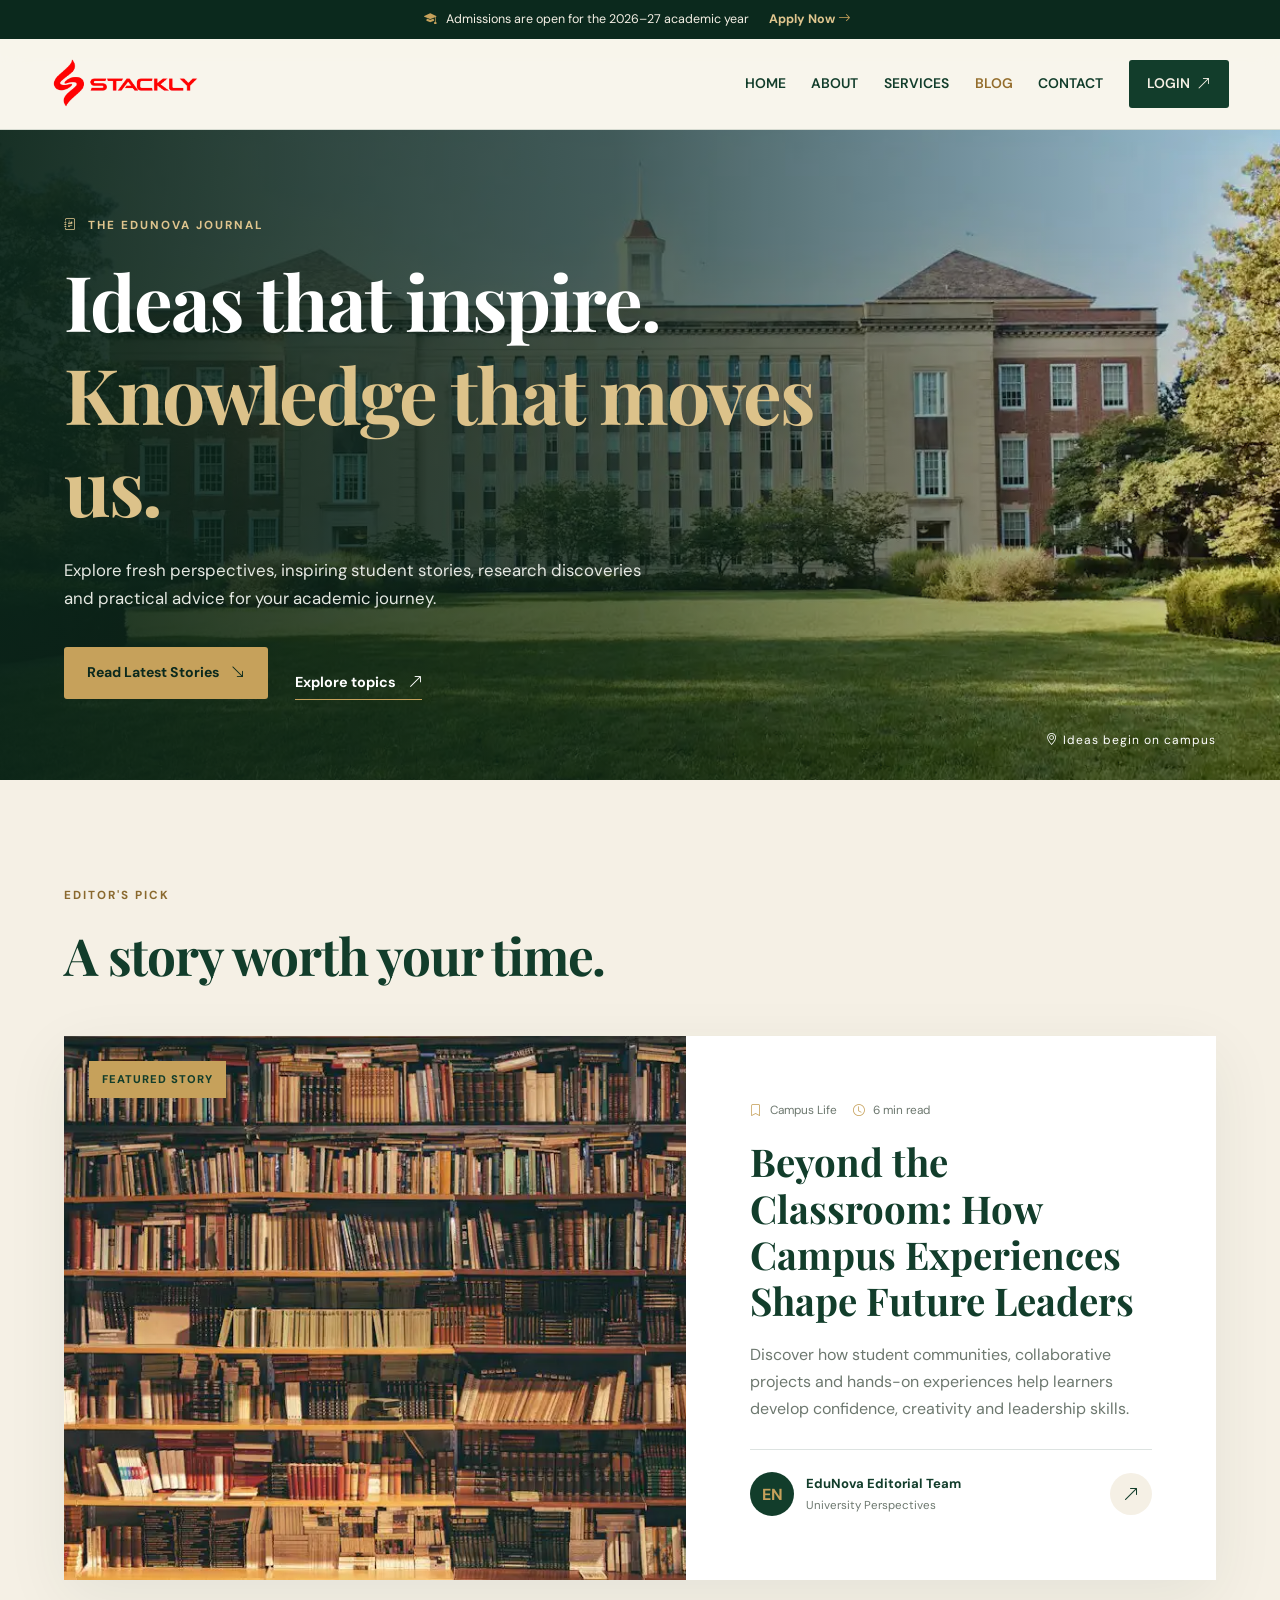
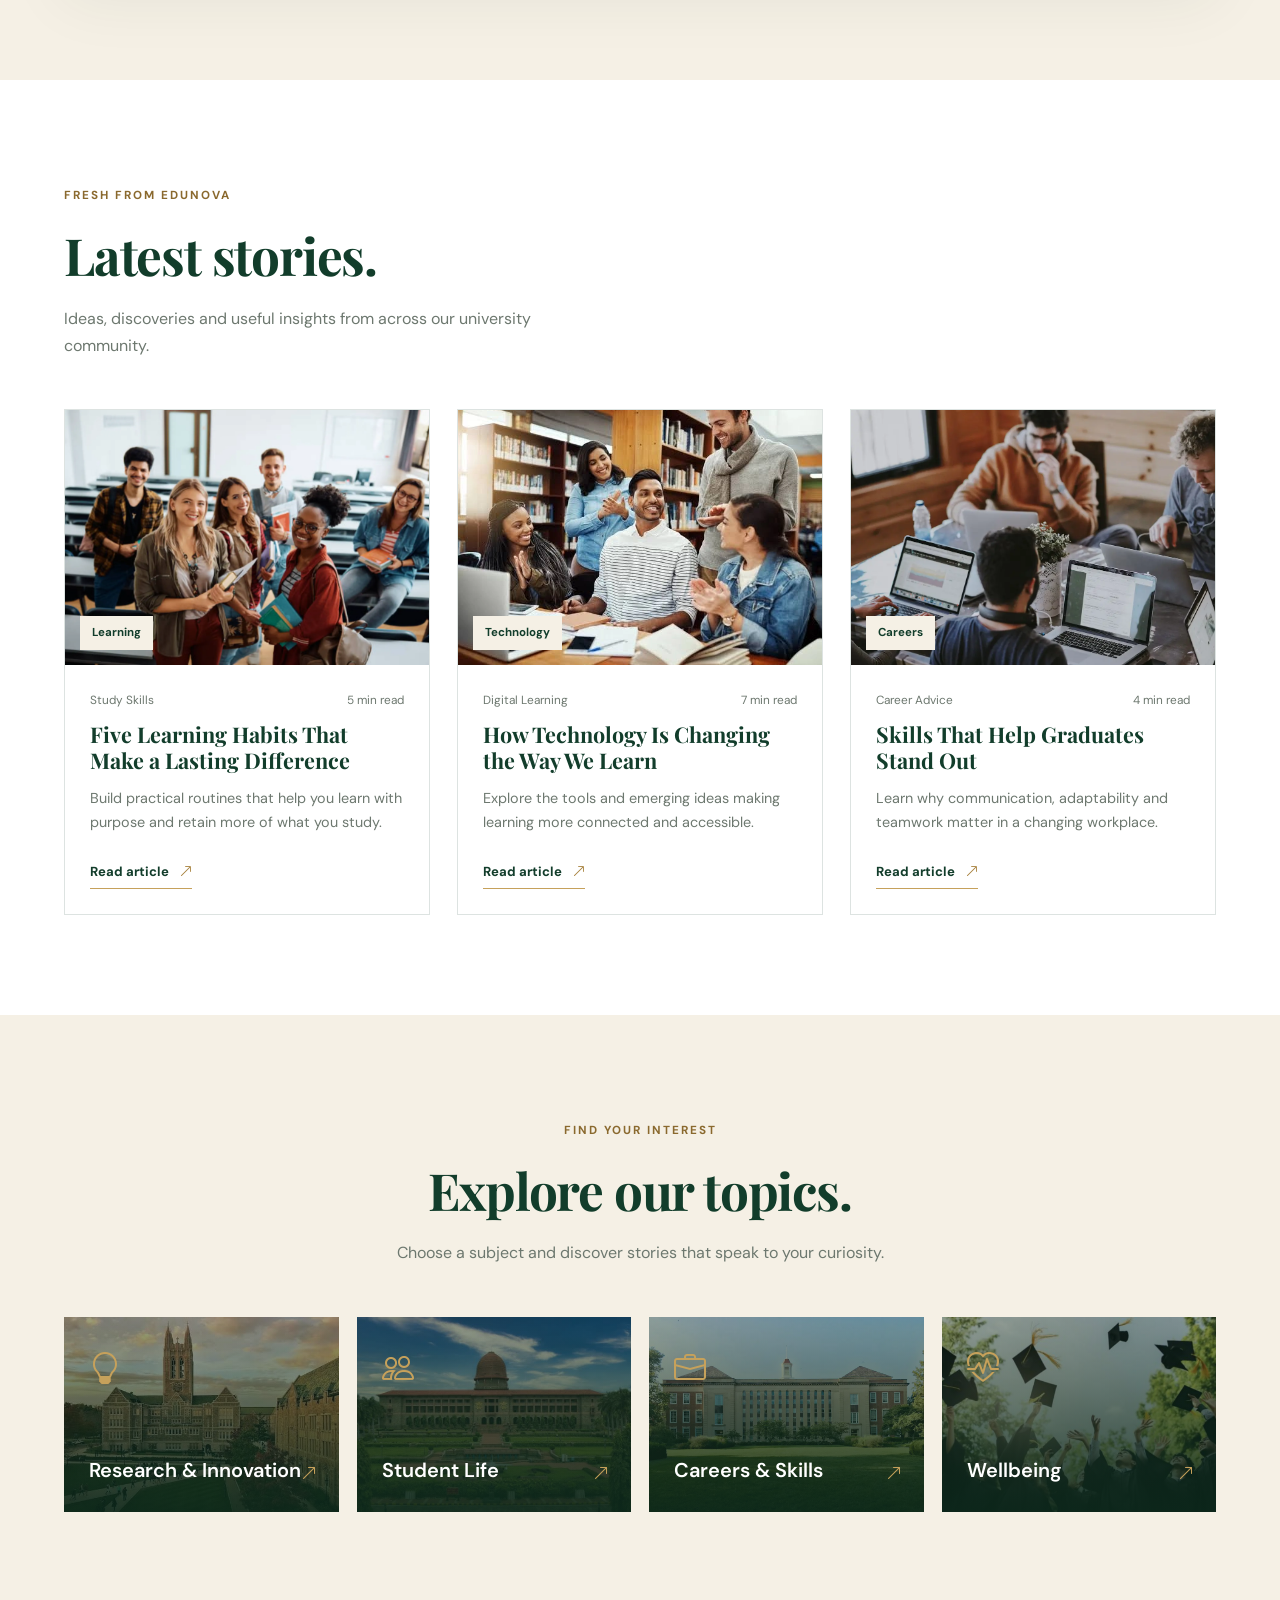
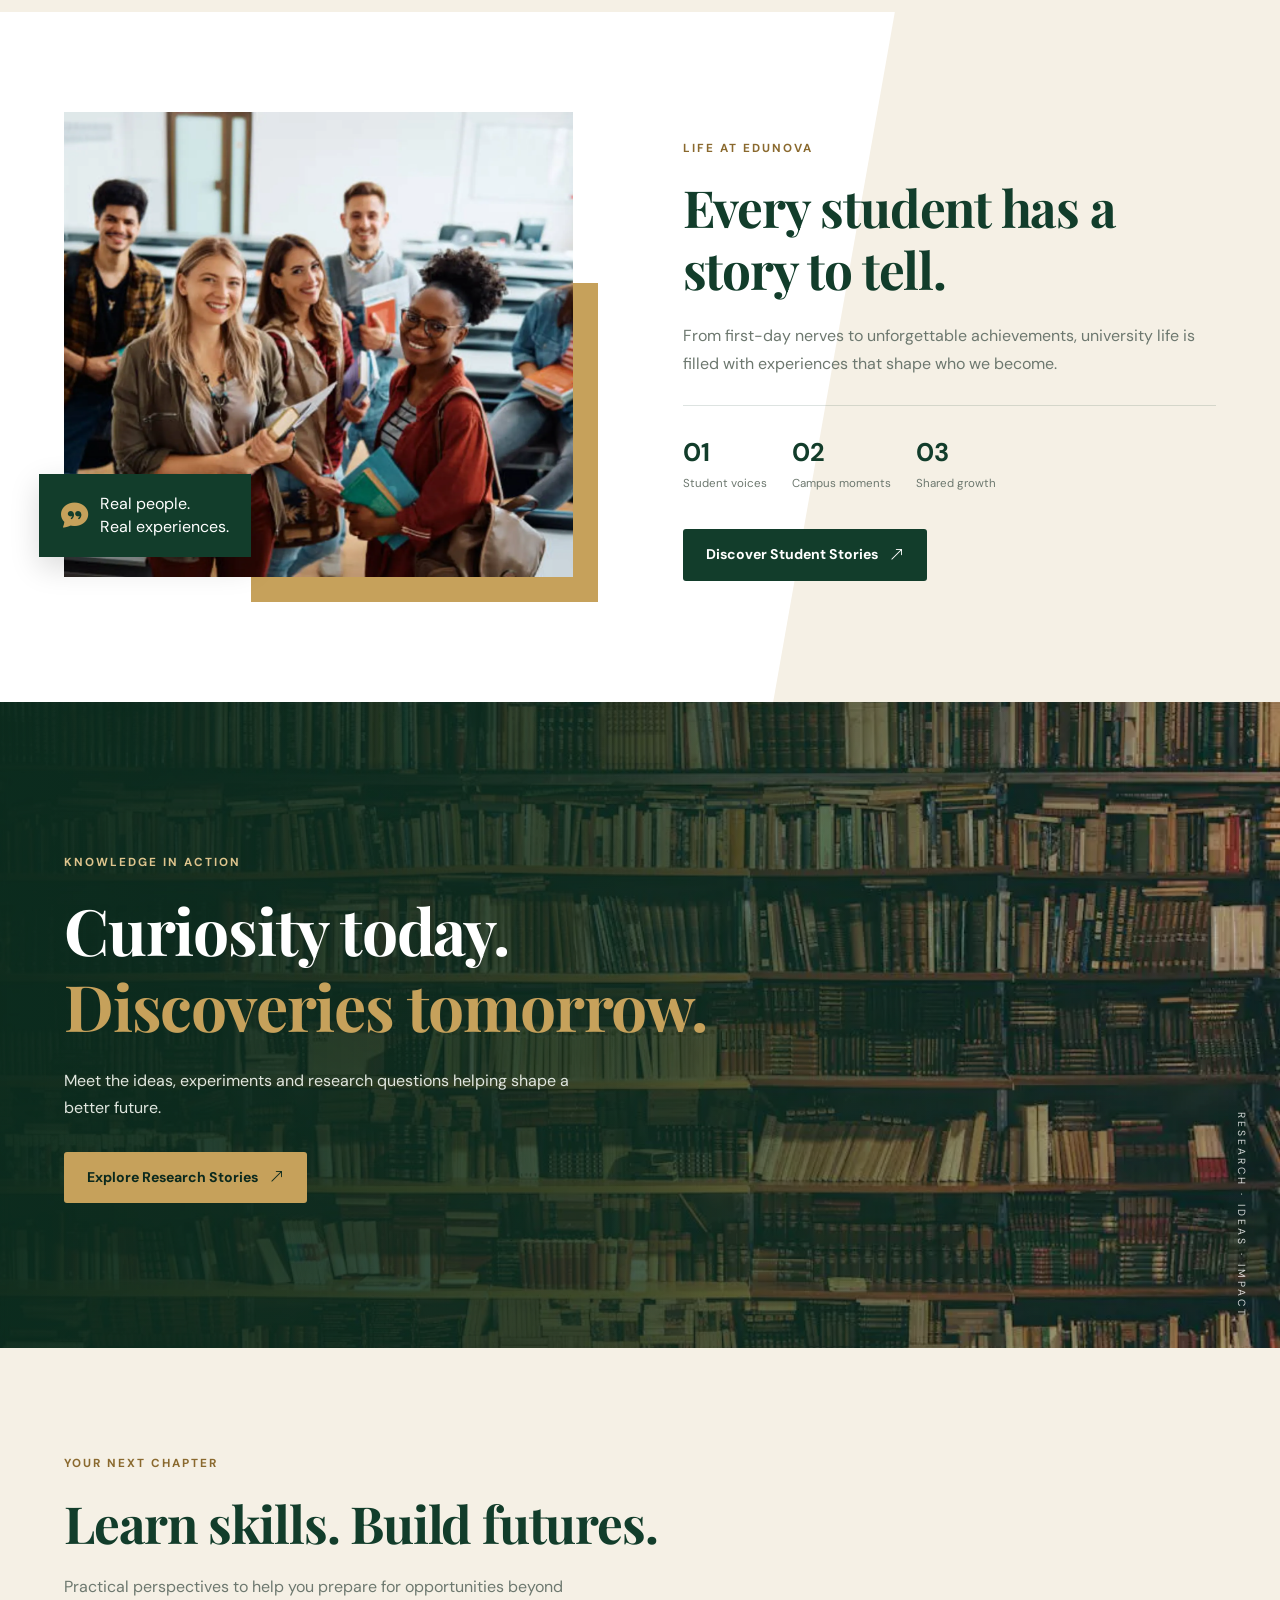
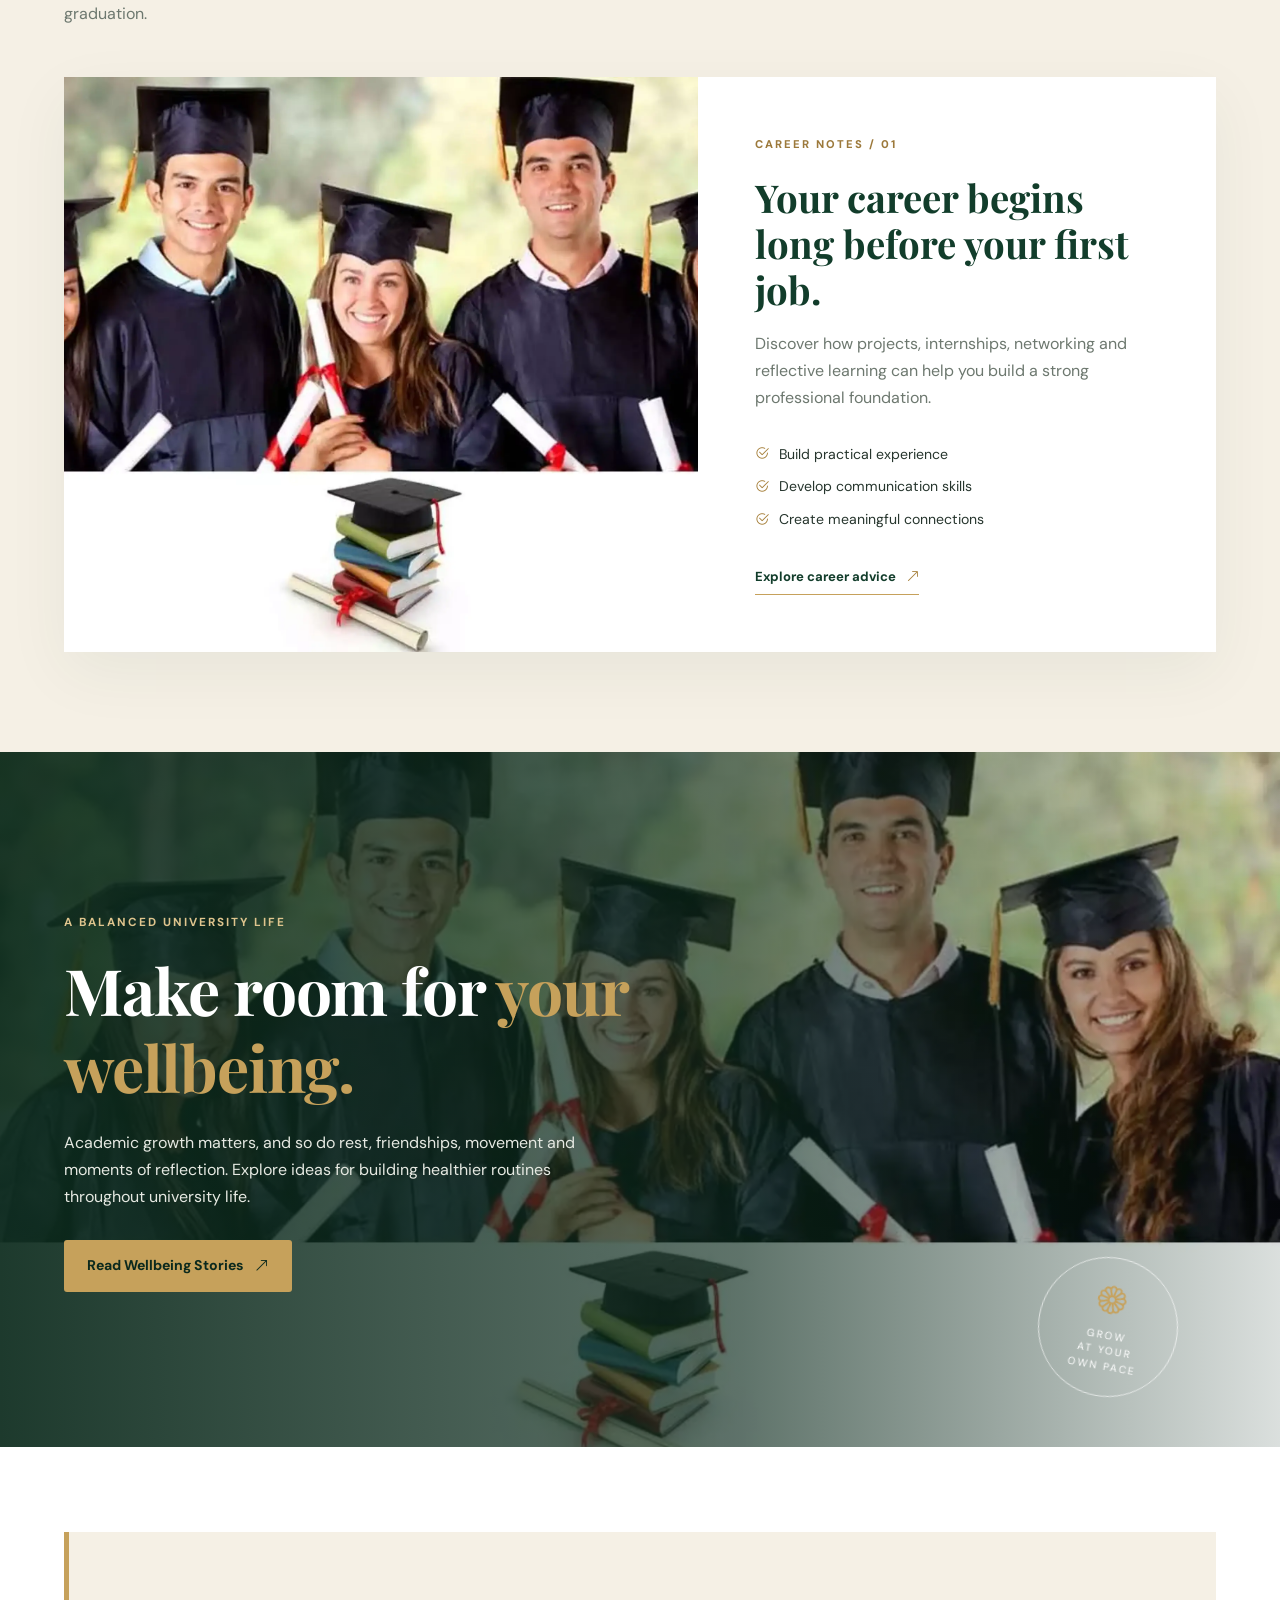
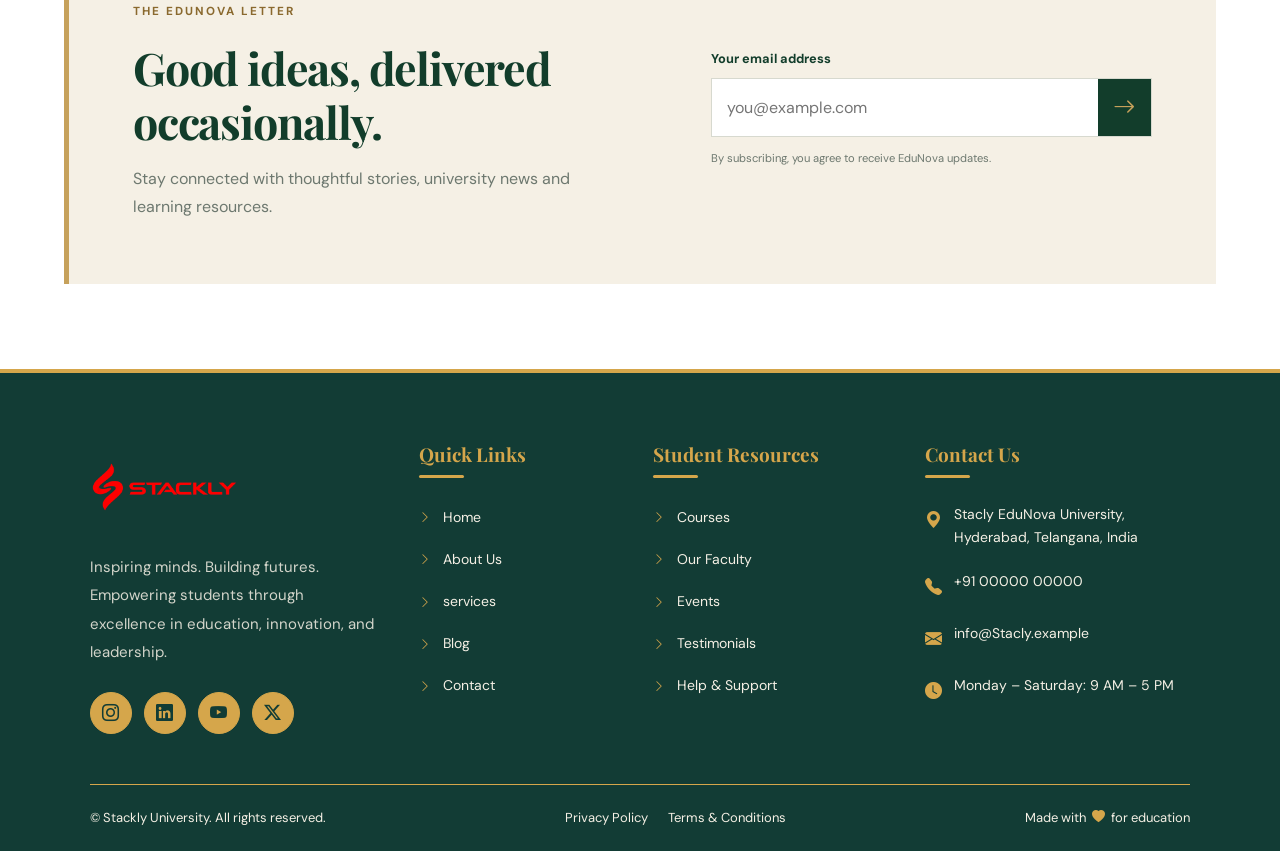
==== commit ba56d1f4: "Add files via upload" ====
--- a/blog.html
+++ b/blog.html
@@ -283,6 +283,7 @@
   </main>
 
 <!-- FOOTER -->
+ 
 <footer class="footer" id="contact">
   <div class="footer-container">
 
@@ -344,7 +345,7 @@
 
       <p>
         <i class="bi bi-geo-alt-fill"></i>
-        <span>EduNova University, Hyderabad, Telangana, India</span>
+        <span> Stacly EduNova University, Hyderabad, Telangana, India</span>
       </p>
 
       <p>
--- a/css/blog.css
+++ b/css/blog.css
@@ -412,7 +412,7 @@
   align-items: center;
   color: var(--white);
   background:
-    url("https://images.unsplash.com/photo-1507842217343-583bb7270b66?auto=format&fit=crop&w=2000&q=90")
+    url("../assets/image-15.webp")
     center 48% / cover no-repeat;
 }
 
@@ -743,19 +743,19 @@
 }
 
 .category-one {
-  background-image: url("https://images.unsplash.com/photo-1532094349884-543bc11b234d?auto=format&fit=crop&w=700&q=80");
+  background-image: url("../assets/image-2.webp");
 }
 
 .category-two {
-  background-image: url("https://images.unsplash.com/photo-1529156069898-49953e39b3ac?auto=format&fit=crop&w=700&q=80");
+  background-image: url("../assets/image-3.webp");
 }
 
 .category-three {
-  background-image: url("https://images.unsplash.com/photo-1521737711867-e3b97375f902?auto=format&fit=crop&w=700&q=80");
+  background-image: url("../assets/image-4.webp");
 }
 
 .category-four {
-  background-image: url("https://images.unsplash.com/photo-1506126613408-eca07ce68773?auto=format&fit=crop&w=700&q=80");
+  background-image: url("../assets/image-21.webp");
 }
 
 /* SECTION 6: Student stories */
@@ -880,7 +880,7 @@
   inset: 0;
   background:
     linear-gradient(90deg, rgba(11, 43, 29, 0.96), rgba(11, 43, 29, 0.78) 48%, rgba(11, 43, 29, 0.18)),
-    url("https://images.unsplash.com/photo-1532094349884-543bc11b234d?auto=format&fit=crop&w=1900&q=85")
+    url("../assets/image-19.webp")
     center / cover no-repeat;
 }
 
@@ -987,7 +987,7 @@
   display: flex;
   align-items: center;
   background:
-    url("https://images.unsplash.com/photo-1470252649378-9c29740c9fa8?auto=format&fit=crop&w=1900&q=85")
+    url("../assets/image-20.webp")
     center / cover no-repeat;
 }
 
@@ -1402,14 +1402,57 @@
 
 
 
-@media (max-width: 800px) {
-  .section-padding {
+/* ==========================================
+   TABLET RESPONSIVE — MAX WIDTH 820PX
+========================================== */
+
+@media (max-width: 820px) {
+
+  /* Prevent horizontal overflow */
+  html,
+  body {
+    width: 100%;
+    max-width: 100%;
+    overflow-x: clip;
+  }
+
+  *,
+  *::before,
+  *::after {
+    box-sizing: border-box;
+  }
+
+  img,
+  video,
+  iframe,
+  svg {
+    max-width: 100%;
+  }
+
+  img {
+    height: auto;
+  }
+
+  .container {
+    width: calc(100% - 40px);
+    max-width: 100%;
+  }
+
+  .section-padding,
+  .section {
     padding: 75px 0;
   }
 
+  /* Mobile menu button */
   .menu-toggle {
     display: grid;
     place-items: center;
+    flex-shrink: 0;
+  }
+
+  /* Mobile navigation */
+  .nav-container {
+    position: relative;
   }
 
   .main-nav {
@@ -1418,18 +1461,33 @@
     top: 100%;
     left: 0;
     right: 0;
-       height: 750px;
+
+    /* Do not force a fixed 750px height */
+    height: auto;
+    max-height: calc(100dvh - 90px);
+    overflow-y: auto;
+    overscroll-behavior-y: contain;
+    height: 750px;
+
     padding: 20px 5% 25px;
     background: var(--cream);
     border-top: 1px solid var(--border);
     box-shadow: 0 15px 25px rgba(18, 61, 43, 0.08);
+
     align-items: stretch;
     flex-direction: column;
     gap: 10px;
+
+    z-index: 1000;
   }
 
   .main-nav.open {
     display: flex;
+  }
+
+  .main-nav > a {
+    max-width: 100%;
+    overflow-wrap: anywhere;
   }
 
   .main-nav > a:not(.nav-cta) {
@@ -1441,46 +1499,73 @@
     margin-top: 5px;
   }
 
+  /* Featured and career sections */
   .featured-card,
   .career-feature {
-    grid-template-columns: 1fr;
+    grid-template-columns: minmax(0, 1fr);
   }
 
   .featured-image,
   .career-photo {
-    min-height: 350px;
-  }
-
+    min-height: 300px;
+    width: 100%;
+  }
+
+  /* Blog articles */
   .article-grid {
-    grid-template-columns: repeat(2, 1fr);
+    grid-template-columns: repeat(2, minmax(0, 1fr));
+    gap: 24px;
+  }
+
+  .article-card {
+    min-width: 0;
+    max-width: 100%;
   }
 
   .article-card:last-child {
     grid-column: 1 / -1;
-    max-width: calc(50% - 14px);
-  }
-
+    width: calc(50% - 12px);
+    max-width: 100%;
+    justify-self: center;
+  }
+
+  /* Categories */
   .category-grid {
-    grid-template-columns: repeat(2, 1fr);
-  }
-
+    grid-template-columns: repeat(2, minmax(0, 1fr));
+  }
+
+  .category-card {
+    min-width: 0;
+    overflow-wrap: anywhere;
+  }
+
+  /* Student section */
   .student-layout {
-    grid-template-columns: 1fr;
-    gap: 45px;
+    grid-template-columns: minmax(0, 1fr);
+    gap: 35px;
   }
 
   .student-image {
+    width: 100%;
     height: 430px;
     max-width: 600px;
+    margin-inline: auto;
   }
 
   .student-bg {
     display: none;
   }
 
+  /* Newsletter */
   .newsletter-card {
-    grid-template-columns: 1fr;
+    grid-template-columns: minmax(0, 1fr);
     gap: 30px;
+    min-width: 0;
+  }
+
+  .newsletter-card > * {
+    min-width: 0;
+    max-width: 100%;
   }
 
   .wellbeing-stamp {
@@ -1490,163 +1575,294 @@
     height: 105px;
   }
 
+  /* Footer */
   .footer-grid {
-    grid-template-columns: repeat(2, 1fr);
-    gap: 38px;
+    grid-template-columns: repeat(2, minmax(0, 1fr));
+    gap: 38px 24px;
+  }
+
+  .footer-grid > * {
+    min-width: 0;
+    overflow-wrap: anywhere;
   }
 
   .footer-contact {
     grid-column: auto;
   }
-}
+
+  .footer-bottom {
+    flex-wrap: wrap;
+    gap: 15px;
+  }
+
+  .footer-bottom > * {
+    min-width: 0;
+    overflow-wrap: anywhere;
+  }
+}
+
+
+/* ==========================================
+   MOBILE RESPONSIVE — MAX WIDTH 520PX
+========================================== */
 
 @media (max-width: 520px) {
+
+  html,
+  body {
+    width: 100%;
+    max-width: 100%;
+    overflow-x: clip;
+  }
+
+  .container {
+    width: calc(100% - 32px);
+    max-width: 100%;
+  }
+
+  .section-padding,
+  .section {
+    padding: 55px 0;
+  }
+
+  /* Announcement bar */
   .announcement-bar {
+    width: 100%;
+    min-width: 0;
     flex-direction: column;
-    gap: 2px;
+    gap: 4px;
     text-align: center;
-    padding: 9px 5%;
-  }
-
+    padding: 9px 16px;
+    overflow-wrap: anywhere;
+  }
+
+  /* Header */
   .nav-container {
+    width: calc(100% - 32px);
     min-height: 73px;
+    gap: 12px;
   }
 
   .brand-text {
-    font-size: 1.35rem;
-  }
-
+    font-size: 1.25rem;
+  }
+
+  .logo,
+  .brand,
+  .logo-icon {
+    min-width: 0;
+  }
+
+  /* Hero */
   .blog-hero {
-    min-height: 600px;
+    width: 100%;
+    min-height: 540px;
     background-position: 58% center;
   }
 
   .blog-hero h1 {
-    font-size: clamp(2.65rem, 11vw, 3.5rem);
-    letter-spacing: -1.5px;
+    max-width: 100%;
+    font-size: clamp(2.2rem, 10vw, 3.2rem);
+    line-height: 1.12;
+    letter-spacing: -1px;
+    overflow-wrap: anywhere;
+  }
+
+  .blog-hero .hero-content {
+    min-width: 0;
+    max-width: 100%;
   }
 
   .blog-hero .hero-content > p {
     font-size: 0.95rem;
+    overflow-wrap: anywhere;
   }
 
   .hero-actions {
     align-items: flex-start;
     flex-direction: column;
-    gap: 20px;
+    gap: 16px;
+  }
+
+  .hero-actions > * {
+    max-width: 100%;
   }
 
   .hero-caption {
     font-size: 0.65rem;
-  }
-
+    overflow-wrap: anywhere;
+  }
+
+  /* Headings */
   .split-heading {
     display: block;
   }
 
+  .split-heading > * {
+    max-width: 100%;
+    overflow-wrap: anywhere;
+  }
+
   .split-heading > p {
     margin-top: 15px;
   }
 
+  /* Featured article */
   .featured-image {
-    min-height: 260px;
+    min-height: 230px;
   }
 
   .featured-content {
-    padding: 27px 22px;
-  }
-
+    min-width: 0;
+    padding: 25px 18px;
+  }
+
+  /* Article cards */
   .article-grid {
-    grid-template-columns: 1fr;
-  }
-
+    grid-template-columns: minmax(0, 1fr);
+    gap: 22px;
+  }
+
+  .article-card,
   .article-card:last-child {
     grid-column: auto;
-    max-width: none;
+    width: 100%;
+    max-width: 100%;
+    min-width: 0;
   }
 
   .article-image {
-    height: 245px;
-  }
-
+    width: 100%;
+    height: 230px;
+  }
+
+  /* Category cards */
   .category-grid {
+    grid-template-columns: repeat(2, minmax(0, 1fr));
     gap: 12px;
   }
 
   .category-card {
-    min-height: 165px;
-    padding: 16px;
+    min-width: 0;
+    min-height: 145px;
+    padding: 14px;
   }
 
   .category-card span {
-    max-width: 130px;
-    font-size: 1.05rem;
-  }
-
+    max-width: 100%;
+    font-size: 0.95rem;
+    overflow-wrap: anywhere;
+  }
+
+  /* Student image */
   .student-image {
+    width: 100%;
     height: 320px;
+    max-width: 100%;
     padding-right: 14px;
     padding-bottom: 14px;
   }
 
   .floating-note {
-    left: -5px;
-    bottom: 25px;
-    padding: 12px 15px;
+    left: 5px;
+    bottom: 20px;
+    max-width: calc(100% - 20px);
+    padding: 12px 14px;
+    overflow-wrap: anywhere;
   }
 
   .story-stat-row {
-    gap: 18px;
-  }
-
+    flex-wrap: wrap;
+    gap: 16px;
+  }
+
+  .story-stat-row > * {
+    min-width: 0;
+  }
+
+  /* Research */
   .research-section {
-    min-height: 480px;
+    min-height: 440px;
   }
 
   .research-side-label {
     right: 12px;
     bottom: 15px;
+    max-width: calc(100% - 24px);
     font-size: 0.55rem;
-  }
-
+    overflow-wrap: anywhere;
+  }
+
+  /* Career */
   .career-photo {
-    min-height: 275px;
+    min-height: 250px;
   }
 
   .career-panel {
-    padding: 27px 22px;
-  }
-
+    min-width: 0;
+    padding: 25px 18px;
+  }
+
+  /* Wellbeing */
   .wellbeing-section {
-    min-height: 530px;
+    min-height: 480px;
     background-position: 60% center;
   }
 
+  .wellbeing-content {
+    max-width: 100%;
+    min-width: 0;
+  }
+
   .wellbeing-content h2 {
-    font-size: 2.7rem;
+    font-size: clamp(2rem, 9vw, 2.7rem);
+    overflow-wrap: anywhere;
   }
 
   .wellbeing-stamp {
     display: none;
   }
 
+  /* Newsletter */
   .newsletter-section {
-    padding: 55px 0;
+    padding: 45px 0;
   }
 
   .newsletter-card {
-    padding: 28px 20px;
-  }
-
+    width: 100%;
+    padding: 25px 18px;
+    gap: 24px;
+  }
+
+  .newsletter-card h2,
+  .newsletter-card p {
+    overflow-wrap: anywhere;
+  }
+
+  input,
+  select,
+  textarea,
+  button {
+    max-width: 100%;
+  }
+
+  .newsletter-card input {
+    min-width: 0;
+    width: 100%;
+  }
+
+  /* Footer */
   .footer-grid {
-    grid-template-columns: 1fr 1fr;
-    gap: 35px 20px;
-  }
-
-  .footer-brand {
-    grid-column: 1 / -1;
-  }
-
+    grid-template-columns: repeat(2, minmax(0, 1fr));
+    gap: 30px 16px;
+  }
+
+  .footer-grid > * {
+    min-width: 0;
+    overflow-wrap: anywhere;
+  }
+
+  .footer-brand,
   .footer-contact {
     grid-column: 1 / -1;
   }
@@ -1654,23 +1870,76 @@
   .footer-bottom {
     padding: 20px 0;
     flex-wrap: wrap;
+    gap: 14px;
   }
 
   .footer-bottom > p {
-    width: calc(100% - 55px);
+    width: 100%;
+    max-width: 100%;
+    overflow-wrap: anywhere;
   }
 
   .footer-bottom > div {
     order: 3;
-  }
-}
+    max-width: 100%;
+    flex-wrap: wrap;
+  }
+}
+
+
+/* ==========================================
+   SMALL MOBILE — MAX WIDTH 360PX
+========================================== */
+
+@media (max-width: 360px) {
+
+  .container,
+  .nav-container {
+    width: calc(100% - 24px);
+  }
+
+  .brand-text {
+    font-size: 1.1rem;
+  }
+
+  .blog-hero h1 {
+    font-size: 2.1rem;
+  }
+
+  .category-grid,
+  .footer-grid {
+    grid-template-columns: minmax(0, 1fr);
+  }
+
+  .category-card {
+    min-height: 125px;
+  }
+
+  .footer-brand,
+  .footer-contact {
+    grid-column: auto;
+  }
+
+  .featured-content,
+  .career-panel,
+  .newsletter-card {
+    padding-inline: 15px;
+  }
+}
+
+
+/* ==========================================
+   ACCESSIBILITY — REDUCED MOTION
+========================================== */
 
 @media (prefers-reduced-motion: reduce) {
+
   *,
   *::before,
   *::after {
     scroll-behavior: auto !important;
     animation-duration: 0.01ms !important;
+    animation-iteration-count: 1 !important;
     transition-duration: 0.01ms !important;
   }
 }
